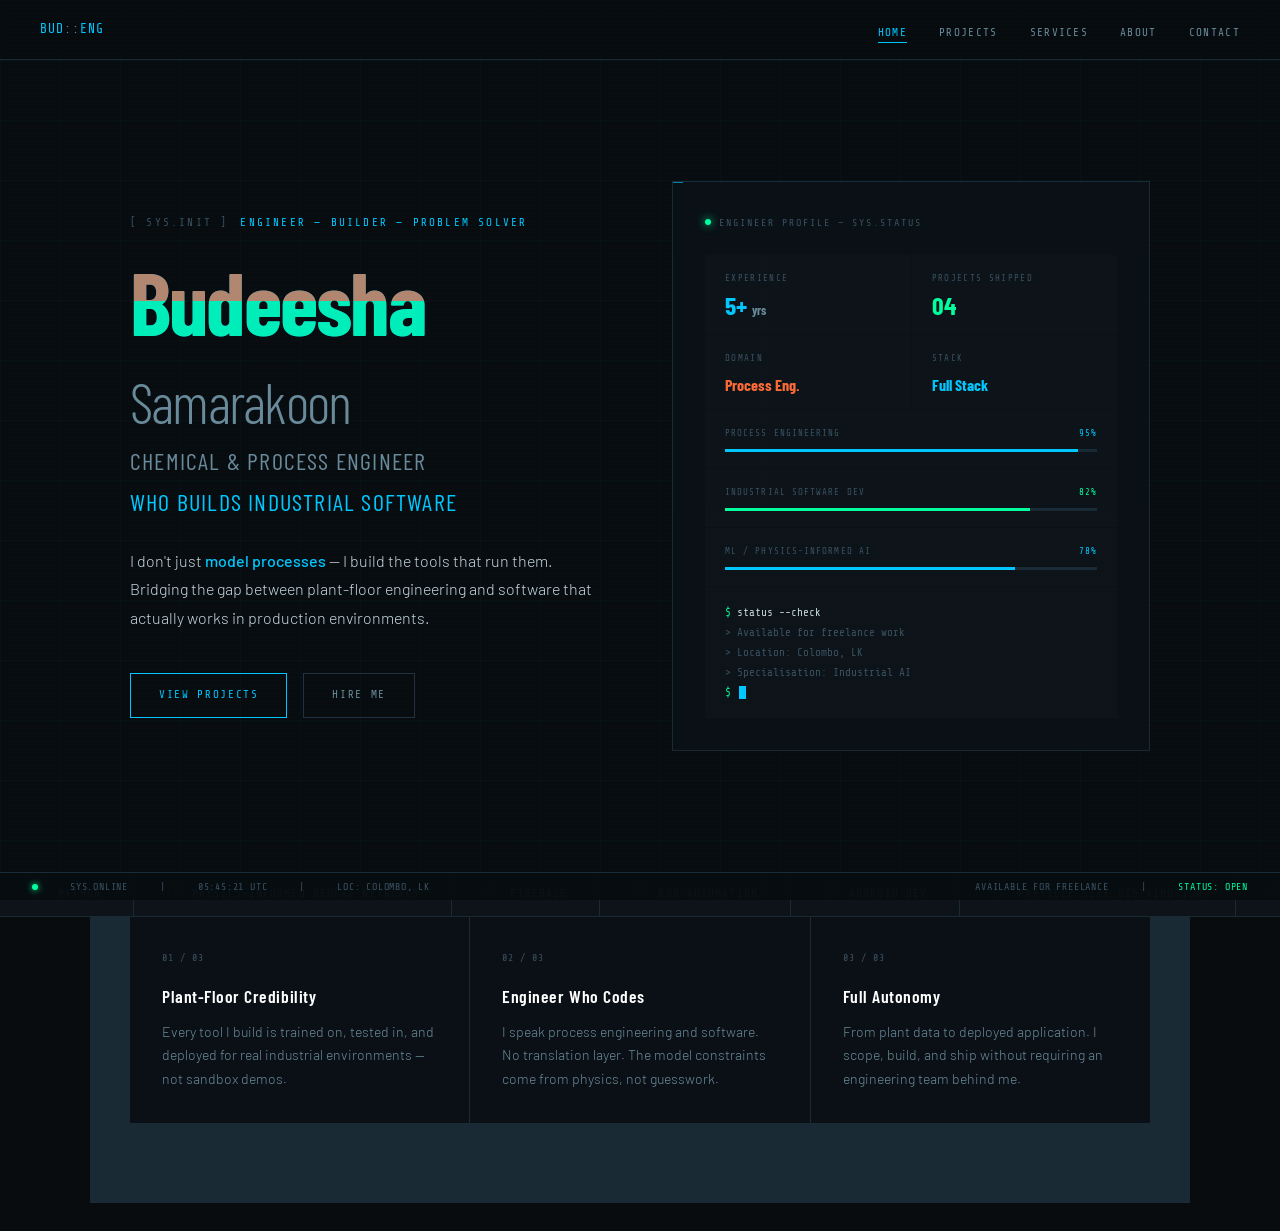
==== index.html @ 0c1633ca "Initial commit - Budeesha Samarakoon portfolio site Co-Authored-By: Claude Sonnet 4.6 <noreply@anthr" ====
<!DOCTYPE html>
<html lang="en">
<head>
  <meta charset="UTF-8">
  <meta name="viewport" content="width=device-width, initial-scale=1.0">
  <title>Budeesha | Chemical & Process Engineer</title>
  <meta name="description" content="Chemical & Process Engineer who builds industrial software. PINN-based mill optimisation, process automation, and industrial web applications.">
  <link rel="stylesheet" href="style.css">
  <style>
    /* ── HERO ── */
    .hero {
      min-height: calc(100vh - 60px - 28px);
      display: grid;
      grid-template-columns: 1fr 1fr;
      align-items: center;
      gap: 4rem;
      max-width: 1100px;
      margin: 0 auto;
      padding: 4rem 2.5rem;
      position: relative;
      z-index: 1;
    }

    .hero-eyebrow {
      font-family: var(--mono);
      font-size: 11px;
      letter-spacing: 0.2em;
      text-transform: uppercase;
      color: var(--accent);
      margin-bottom: 1.5rem;
      display: flex;
      align-items: center;
      gap: 0.75rem;
    }

    .hero-eyebrow::before { content: '[ SYS.INIT ]'; color: var(--text3); }

    .hero-name {
      font-family: var(--cond);
      font-size: clamp(3rem, 7vw, 5.5rem);
      font-weight: 700;
      line-height: 1.0;
      color: #fff;
      letter-spacing: -0.02em;
      margin-bottom: 0.5rem;
    }

    .hero-name .glitch {
      position: relative;
      display: inline-block;
      color: var(--accent);
    }

    .hero-name .glitch::before,
    .hero-name .glitch::after {
      content: attr(data-text);
      position: absolute;
      inset: 0;
      color: var(--accent);
    }

    .hero-name .glitch::before {
      animation: glitch-1 4s infinite;
      clip-path: inset(0 0 50% 0);
      color: var(--warn);
      opacity: 0.7;
    }

    .hero-name .glitch::after {
      animation: glitch-2 4s infinite;
      clip-path: inset(50% 0 0 0);
      color: var(--accent2);
      opacity: 0.7;
    }

    @keyframes glitch-1 {
      0%, 90%, 100% { transform: none; opacity: 0; }
      92% { transform: translateX(-2px); opacity: 0.7; }
      94% { transform: translateX(2px); opacity: 0.7; }
      96% { transform: none; opacity: 0; }
    }

    @keyframes glitch-2 {
      0%, 90%, 100% { transform: none; opacity: 0; }
      93% { transform: translateX(2px); opacity: 0.7; }
      95% { transform: translateX(-2px); opacity: 0.7; }
      97% { transform: none; opacity: 0; }
    }

    .hero-title {
      font-family: var(--cond);
      font-size: clamp(1.1rem, 2.5vw, 1.5rem);
      font-weight: 400;
      color: var(--text2);
      letter-spacing: 0.05em;
      margin-bottom: 1.5rem;
      text-transform: uppercase;
    }

    .hero-desc {
      font-size: 1rem;
      color: var(--text);
      max-width: 480px;
      margin-bottom: 2.5rem;
      line-height: 1.8;
    }

    .hero-desc strong {
      color: var(--accent);
      font-weight: 500;
    }

    .hero-actions {
      display: flex;
      gap: 1rem;
      flex-wrap: wrap;
    }

    /* ── HUD PANEL ── */
    .hero-hud {
      position: relative;
    }

    .hud-panel {
      background: var(--panel);
      border: 1px solid var(--border);
      padding: 2rem;
      position: relative;
      overflow: hidden;
    }

    .hud-panel::before {
      content: '';
      position: absolute;
      top: 0; left: 0; right: 0;
      height: 1px;
      background: linear-gradient(90deg, transparent, var(--accent), transparent);
    }

    .hud-title {
      font-family: var(--mono);
      font-size: 10px;
      letter-spacing: 0.2em;
      text-transform: uppercase;
      color: var(--text3);
      margin-bottom: 1.5rem;
      display: flex;
      align-items: center;
      gap: 0.5rem;
    }

    .hud-title::before {
      content: '';
      width: 6px; height: 6px;
      border-radius: 50%;
      background: var(--accent2);
      box-shadow: 0 0 8px var(--accent2);
      animation: pulse 2s ease-in-out infinite;
    }

    .stat-row {
      display: grid;
      grid-template-columns: 1fr 1fr;
      gap: 1px;
      margin-bottom: 1px;
    }

    .stat {
      background: var(--bg2);
      padding: 1rem 1.25rem;
    }

    .stat-label {
      font-family: var(--mono);
      font-size: 9px;
      letter-spacing: 0.15em;
      text-transform: uppercase;
      color: var(--text3);
      margin-bottom: 0.4rem;
    }

    .stat-value {
      font-family: var(--cond);
      font-size: 1.6rem;
      font-weight: 700;
      color: var(--accent);
      line-height: 1;
    }

    .stat-value.green { color: var(--accent2); }
    .stat-value.warn  { color: var(--warn); }

    .hud-bar {
      background: var(--bg2);
      padding: 1rem 1.25rem;
      margin-bottom: 1px;
    }

    .bar-label {
      font-family: var(--mono);
      font-size: 9px;
      letter-spacing: 0.12em;
      text-transform: uppercase;
      color: var(--text3);
      margin-bottom: 0.5rem;
      display: flex;
      justify-content: space-between;
    }

    .bar-track {
      height: 3px;
      background: var(--border);
      position: relative;
      overflow: hidden;
    }

    .bar-fill {
      height: 100%;
      background: var(--accent);
      animation: fillBar 1.5s ease forwards;
      transform-origin: left;
    }

    .bar-fill.green { background: var(--accent2); }

    @keyframes fillBar {
      from { transform: scaleX(0); }
      to   { transform: scaleX(1); }
    }

    .hud-terminal {
      background: var(--bg2);
      padding: 1rem 1.25rem;
      font-family: var(--mono);
      font-size: 11px;
      color: var(--text2);
      line-height: 1.8;
    }

    .hud-terminal .prompt { color: var(--accent2); }
    .hud-terminal .cmd    { color: var(--text); }
    .hud-terminal .out    { color: var(--text3); }

    .cursor {
      display: inline-block;
      width: 7px; height: 13px;
      background: var(--accent);
      vertical-align: middle;
      animation: blink 1s step-end infinite;
      margin-left: 2px;
    }

    @keyframes blink {
      0%, 100% { opacity: 1; }
      50% { opacity: 0; }
    }

    /* ── STACK STRIP ── */
    .stack-strip {
      border-top: 1px solid var(--border);
      border-bottom: 1px solid var(--border);
      background: var(--bg2);
      overflow: hidden;
      position: relative;
      z-index: 1;
    }

    .stack-scroll {
      display: flex;
      gap: 0;
      width: max-content;
      animation: scrollLeft 25s linear infinite;
    }

    @keyframes scrollLeft {
      from { transform: translateX(0); }
      to   { transform: translateX(-50%); }
    }

    .stack-item {
      display: flex;
      align-items: center;
      gap: 0.75rem;
      padding: 0.75rem 2rem;
      border-right: 1px solid var(--border);
      font-family: var(--mono);
      font-size: 11px;
      letter-spacing: 0.1em;
      color: var(--text2);
      white-space: nowrap;
      text-transform: uppercase;
    }

    .stack-item::before {
      content: '//';
      color: var(--text3);
    }

    /* ── FEATURE STRIP ── */
    .features {
      max-width: 1100px;
      margin: 0 auto;
      padding: 0 2.5rem 5rem;
      display: grid;
      grid-template-columns: repeat(3, 1fr);
      gap: 1px;
      background: var(--border);
      position: relative;
      z-index: 1;
    }

    .feature {
      background: var(--panel);
      padding: 2rem;
      transition: background 0.2s;
    }

    .feature:hover { background: var(--bg3); }

    .feature-num {
      font-family: var(--mono);
      font-size: 10px;
      color: var(--text3);
      letter-spacing: 0.1em;
      margin-bottom: 1rem;
    }

    .feature-title {
      font-family: var(--cond);
      font-size: 1.1rem;
      font-weight: 600;
      color: #fff;
      letter-spacing: 0.03em;
      margin-bottom: 0.5rem;
    }

    .feature-desc {
      font-size: 0.875rem;
      color: var(--text2);
      line-height: 1.7;
    }

    @media (max-width: 900px) {
      .hero { grid-template-columns: 1fr; gap: 3rem; }
      .features { grid-template-columns: 1fr; }
    }
  </style>
</head>
<body>

<nav>
  <a class="nav-logo" href="index.html">BUD<span>::</span>ENG</a>
  <ul class="nav-links">
    <li><a href="index.html" class="active">Home</a></li>
    <li><a href="projects.html">Projects</a></li>
    <li><a href="services.html">Services</a></li>
    <li><a href="about.html">About</a></li>
    <li><a href="contact.html">Contact</a></li>
  </ul>
</nav>

<main>
  <section class="hero">
    <!-- LEFT: Identity -->
    <div>
      <div class="hero-eyebrow">Engineer &mdash; Builder &mdash; Problem Solver</div>
      <h1 class="hero-name">
        <span class="glitch" data-text="Budeesha">Budeesha</span><br>
        <span style="color: var(--text2); font-size: 0.65em; font-weight: 300;">Samarakoon</span>
      </h1>
      <p class="hero-title">Chemical &amp; Process Engineer<br><span style="color: var(--accent);">who builds industrial software</span></p>
      <p class="hero-desc">
        I don't just <strong>model processes</strong> — I build the tools that run them. Bridging the gap between plant-floor engineering and software that actually works in production environments.
      </p>
      <div class="hero-actions">
        <a href="projects.html" class="btn"><span>View Projects</span></a>
        <a href="contact.html" class="btn btn-ghost"><span>Hire Me</span></a>
      </div>
    </div>

    <!-- RIGHT: HUD Panel -->
    <div class="hero-hud">
      <div class="hud-panel corners">
        <div class="hud-title">Engineer Profile &mdash; sys.status</div>

        <div class="stat-row">
          <div class="stat">
            <div class="stat-label">Experience</div>
            <div class="stat-value">5+ <span style="font-size:0.8rem; color: var(--text2);">yrs</span></div>
          </div>
          <div class="stat">
            <div class="stat-label">Projects shipped</div>
            <div class="stat-value green">04</div>
          </div>
        </div>
        <div class="stat-row" style="margin-bottom:1px">
          <div class="stat">
            <div class="stat-label">Domain</div>
            <div class="stat-value warn" style="font-size:1rem; padding-top:4px;">Process Eng.</div>
          </div>
          <div class="stat">
            <div class="stat-label">Stack</div>
            <div class="stat-value" style="font-size:1rem; padding-top:4px;">Full Stack</div>
          </div>
        </div>

        <div class="hud-bar" style="margin-top:1px">
          <div class="bar-label"><span>Process Engineering</span><span style="color:var(--accent)">95%</span></div>
          <div class="bar-track"><div class="bar-fill" style="width:95%"></div></div>
        </div>
        <div class="hud-bar">
          <div class="bar-label"><span>Industrial Software Dev</span><span style="color:var(--accent2)">82%</span></div>
          <div class="bar-track"><div class="bar-fill green" style="width:82%; animation-delay:0.2s"></div></div>
        </div>
        <div class="hud-bar">
          <div class="bar-label"><span>ML / Physics-Informed AI</span><span style="color:var(--accent)">78%</span></div>
          <div class="bar-track"><div class="bar-fill" style="width:78%; animation-delay:0.4s"></div></div>
        </div>

        <div class="hud-terminal">
          <div><span class="prompt">$</span> <span class="cmd">status --check</span></div>
          <div class="out">&gt; Available for freelance work</div>
          <div class="out">&gt; Location: Colombo, LK</div>
          <div class="out">&gt; Specialisation: Industrial AI</div>
          <div><span class="prompt">$</span> <span class="cursor"></span></div>
        </div>
      </div>
    </div>
  </section>

  <!-- TECH STACK SCROLL -->
  <div class="stack-strip">
    <div class="stack-scroll">
      <div class="stack-item">Python</div>
      <div class="stack-item">Physics-Informed Neural Networks</div>
      <div class="stack-item">Firebase</div>
      <div class="stack-item">n8n Automation</div>
      <div class="stack-item">Android Dev</div>
      <div class="stack-item">Particle Size Distribution</div>
      <div class="stack-item">Process Optimisation</div>
      <div class="stack-item">Zebra TC26</div>
      <div class="stack-item">Rosin-Rammler Models</div>
      <div class="stack-item">Activated Carbon</div>
      <div class="stack-item">Kiln Control</div>
      <div class="stack-item">Vibe Coding</div>
      <!-- Duplicate for seamless loop -->
      <div class="stack-item">Python</div>
      <div class="stack-item">Physics-Informed Neural Networks</div>
      <div class="stack-item">Firebase</div>
      <div class="stack-item">n8n Automation</div>
      <div class="stack-item">Android Dev</div>
      <div class="stack-item">Particle Size Distribution</div>
      <div class="stack-item">Process Optimisation</div>
      <div class="stack-item">Zebra TC26</div>
      <div class="stack-item">Rosin-Rammler Models</div>
      <div class="stack-item">Activated Carbon</div>
      <div class="stack-item">Kiln Control</div>
      <div class="stack-item">Vibe Coding</div>
    </div>
  </div>

  <!-- FEATURE STRIP -->
  <div class="features">
    <div class="feature fade-up">
      <div class="feature-num">01 / 03</div>
      <div class="feature-title">Plant-Floor Credibility</div>
      <p class="feature-desc">Every tool I build is trained on, tested in, and deployed for real industrial environments — not sandbox demos.</p>
    </div>
    <div class="feature fade-up">
      <div class="feature-num">02 / 03</div>
      <div class="feature-title">Engineer Who Codes</div>
      <p class="feature-desc">I speak process engineering and software. No translation layer. The model constraints come from physics, not guesswork.</p>
    </div>
    <div class="feature fade-up">
      <div class="feature-num">03 / 03</div>
      <div class="feature-title">Full Autonomy</div>
      <p class="feature-desc">From plant data to deployed application. I scope, build, and ship without requiring an engineering team behind me.</p>
    </div>
  </div>
</main>

<div class="status-bar">
  <div class="status-dot"></div>
  <span>SYS.ONLINE</span>
  <span style="color: var(--text3)">|</span>
  <span id="clock"></span>
  <span style="color: var(--text3)">|</span>
  <span>LOC: COLOMBO, LK</span>
  <div class="spacer"></div>
  <span>AVAILABLE FOR FREELANCE</span>
  <span style="color: var(--text3)">|</span>
  <span style="color: var(--accent2)">STATUS: OPEN</span>
</div>

<script>
  function updateClock() {
    const now = new Date();
    document.getElementById('clock').textContent =
      now.toUTCString().slice(17,25) + ' UTC';
  }
  updateClock();
  setInterval(updateClock, 1000);
</script>
</body>
</html>
---- style.css ----
@import url('https://fonts.googleapis.com/css2?family=Share+Tech+Mono&family=Barlow:wght@300;400;500;600&family=Barlow+Condensed:wght@400;600;700&display=swap');

:root {
  --bg:        #080c0f;
  --bg2:       #0d1318;
  --bg3:       #111820;
  --panel:     #0a1015;
  --border:    #1a2a35;
  --border2:   #223040;
  --accent:    #00c8ff;
  --accent2:   #00ff9d;
  --warn:      #ff6b35;
  --text:      #c8d8e0;
  --text2:     #6a8a9a;
  --text3:     #3a5060;
  --mono:      'Share Tech Mono', monospace;
  --sans:      'Barlow', sans-serif;
  --cond:      'Barlow Condensed', sans-serif;
}

*, *::before, *::after { box-sizing: border-box; margin: 0; padding: 0; }

html { scroll-behavior: smooth; }

body {
  background: var(--bg);
  color: var(--text);
  font-family: var(--sans);
  font-weight: 300;
  font-size: 16px;
  line-height: 1.7;
  min-height: 100vh;
  overflow-x: hidden;
}

/* ── Scanline overlay ── */
body::before {
  content: '';
  position: fixed;
  inset: 0;
  background: repeating-linear-gradient(
    0deg,
    transparent,
    transparent 2px,
    rgba(0,200,255,0.013) 2px,
    rgba(0,200,255,0.013) 4px
  );
  pointer-events: none;
  z-index: 9999;
}

/* ── Grid background ── */
body::after {
  content: '';
  position: fixed;
  inset: 0;
  background-image:
    linear-gradient(rgba(0,200,255,0.03) 1px, transparent 1px),
    linear-gradient(90deg, rgba(0,200,255,0.03) 1px, transparent 1px);
  background-size: 60px 60px;
  pointer-events: none;
  z-index: 0;
}

/* ── NAV ── */
nav {
  position: fixed;
  top: 0; left: 0; right: 0;
  z-index: 1000;
  display: flex;
  align-items: center;
  justify-content: space-between;
  padding: 0 2.5rem;
  height: 60px;
  background: rgba(8,12,15,0.92);
  backdrop-filter: blur(12px);
  border-bottom: 1px solid var(--border);
}

.nav-logo {
  font-family: var(--mono);
  font-size: 13px;
  color: var(--accent);
  letter-spacing: 0.08em;
  text-decoration: none;
}

.nav-logo span { color: var(--text2); }

.nav-links {
  display: flex;
  gap: 2rem;
  list-style: none;
}

.nav-links a {
  font-family: var(--mono);
  font-size: 11px;
  letter-spacing: 0.12em;
  text-transform: uppercase;
  color: var(--text2);
  text-decoration: none;
  transition: color 0.2s;
  position: relative;
}

.nav-links a::after {
  content: '';
  position: absolute;
  bottom: -4px; left: 0; right: 0;
  height: 1px;
  background: var(--accent);
  transform: scaleX(0);
  transition: transform 0.2s;
}

.nav-links a:hover { color: var(--accent); }
.nav-links a:hover::after { transform: scaleX(1); }
.nav-links a.active { color: var(--accent); }
.nav-links a.active::after { transform: scaleX(1); }

/* ── STATUS BAR ── */
.status-bar {
  position: fixed;
  bottom: 0; left: 0; right: 0;
  z-index: 1000;
  height: 28px;
  background: rgba(8,12,15,0.95);
  border-top: 1px solid var(--border);
  display: flex;
  align-items: center;
  padding: 0 2rem;
  gap: 2rem;
  font-family: var(--mono);
  font-size: 10px;
  color: var(--text3);
  letter-spacing: 0.08em;
}

.status-bar .status-dot {
  width: 6px; height: 6px;
  border-radius: 50%;
  background: var(--accent2);
  box-shadow: 0 0 6px var(--accent2);
  animation: pulse 2s ease-in-out infinite;
  flex-shrink: 0;
}

@keyframes pulse {
  0%, 100% { opacity: 1; }
  50% { opacity: 0.4; }
}

.status-bar .spacer { flex: 1; }

/* ── MAIN CONTENT WRAPPER ── */
main {
  position: relative;
  z-index: 1;
  padding-top: 60px;
  padding-bottom: 28px;
}

/* ── SECTION WRAPPER ── */
.section {
  max-width: 1100px;
  margin: 0 auto;
  padding: 5rem 2.5rem;
}

/* ── SECTION HEADER ── */
.section-label {
  font-family: var(--mono);
  font-size: 10px;
  letter-spacing: 0.2em;
  text-transform: uppercase;
  color: var(--accent);
  margin-bottom: 0.5rem;
  display: flex;
  align-items: center;
  gap: 0.75rem;
}

.section-label::before {
  content: '//';
  color: var(--text3);
}

.section-title {
  font-family: var(--cond);
  font-size: clamp(2rem, 5vw, 3.5rem);
  font-weight: 700;
  line-height: 1.1;
  color: #fff;
  letter-spacing: -0.01em;
}

.section-title em {
  font-style: normal;
  color: var(--accent);
}

/* ── PANEL / CARD ── */
.panel {
  background: var(--panel);
  border: 1px solid var(--border);
  border-radius: 2px;
  position: relative;
  overflow: hidden;
}

.panel::before {
  content: '';
  position: absolute;
  top: 0; left: 0; right: 0;
  height: 1px;
  background: linear-gradient(90deg, transparent, var(--accent), transparent);
  opacity: 0.4;
}

/* ── CORNER MARKS ── */
.corners {
  position: relative;
}

.corners::before,
.corners::after {
  content: '';
  position: absolute;
  width: 10px; height: 10px;
  border-color: var(--accent);
  border-style: solid;
  opacity: 0.6;
}

.corners::before {
  top: -1px; left: -1px;
  border-width: 1px 0 0 1px;
}

.corners::after {
  bottom: -1px; right: -1px;
  border-width: 0 1px 1px 0;
}

/* ── TAG / BADGE ── */
.tag {
  display: inline-block;
  font-family: var(--mono);
  font-size: 10px;
  letter-spacing: 0.1em;
  padding: 3px 8px;
  border: 1px solid var(--border2);
  color: var(--text2);
  text-transform: uppercase;
}

.tag.accent { border-color: var(--accent); color: var(--accent); }
.tag.green  { border-color: var(--accent2); color: var(--accent2); }
.tag.warn   { border-color: var(--warn); color: var(--warn); }

/* ── BUTTON ── */
.btn {
  display: inline-flex;
  align-items: center;
  gap: 0.5rem;
  font-family: var(--mono);
  font-size: 11px;
  letter-spacing: 0.15em;
  text-transform: uppercase;
  text-decoration: none;
  padding: 12px 28px;
  border: 1px solid var(--accent);
  color: var(--accent);
  background: transparent;
  cursor: pointer;
  transition: all 0.2s;
  position: relative;
  overflow: hidden;
}

.btn::before {
  content: '';
  position: absolute;
  inset: 0;
  background: var(--accent);
  transform: translateX(-100%);
  transition: transform 0.25s ease;
  z-index: 0;
}

.btn:hover::before { transform: translateX(0); }
.btn:hover { color: var(--bg); }
.btn span { position: relative; z-index: 1; }

.btn-ghost {
  border-color: var(--border2);
  color: var(--text2);
}

.btn-ghost::before { background: var(--border2); }
.btn-ghost:hover { color: var(--text); }

/* ── DIVIDER ── */
.hline {
  border: none;
  border-top: 1px solid var(--border);
  margin: 3rem 0;
}

/* ── MONO TEXT ── */
.mono { font-family: var(--mono); }
.muted { color: var(--text2); }
.accent-text { color: var(--accent); }
.green-text  { color: var(--accent2); }

/* ── ANIMATIONS ── */
@keyframes fadeUp {
  from { opacity: 0; transform: translateY(20px); }
  to   { opacity: 1; transform: translateY(0); }
}

@keyframes glitch {
  0%, 100% { clip-path: none; transform: none; }
  20% { clip-path: inset(10% 0 80% 0); transform: translateX(-2px); }
  40% { clip-path: inset(60% 0 20% 0); transform: translateX(2px); }
  60% { clip-path: none; transform: none; }
}

.fade-up {
  opacity: 0;
  animation: fadeUp 0.6s ease forwards;
}

.fade-up:nth-child(1) { animation-delay: 0.1s; }
.fade-up:nth-child(2) { animation-delay: 0.2s; }
.fade-up:nth-child(3) { animation-delay: 0.3s; }
.fade-up:nth-child(4) { animation-delay: 0.4s; }
.fade-up:nth-child(5) { animation-delay: 0.5s; }

/* ── RESPONSIVE ── */
@media (max-width: 768px) {
  nav { padding: 0 1.5rem; }
  .nav-links { display: none; }
  .section { padding: 3rem 1.5rem; }
}
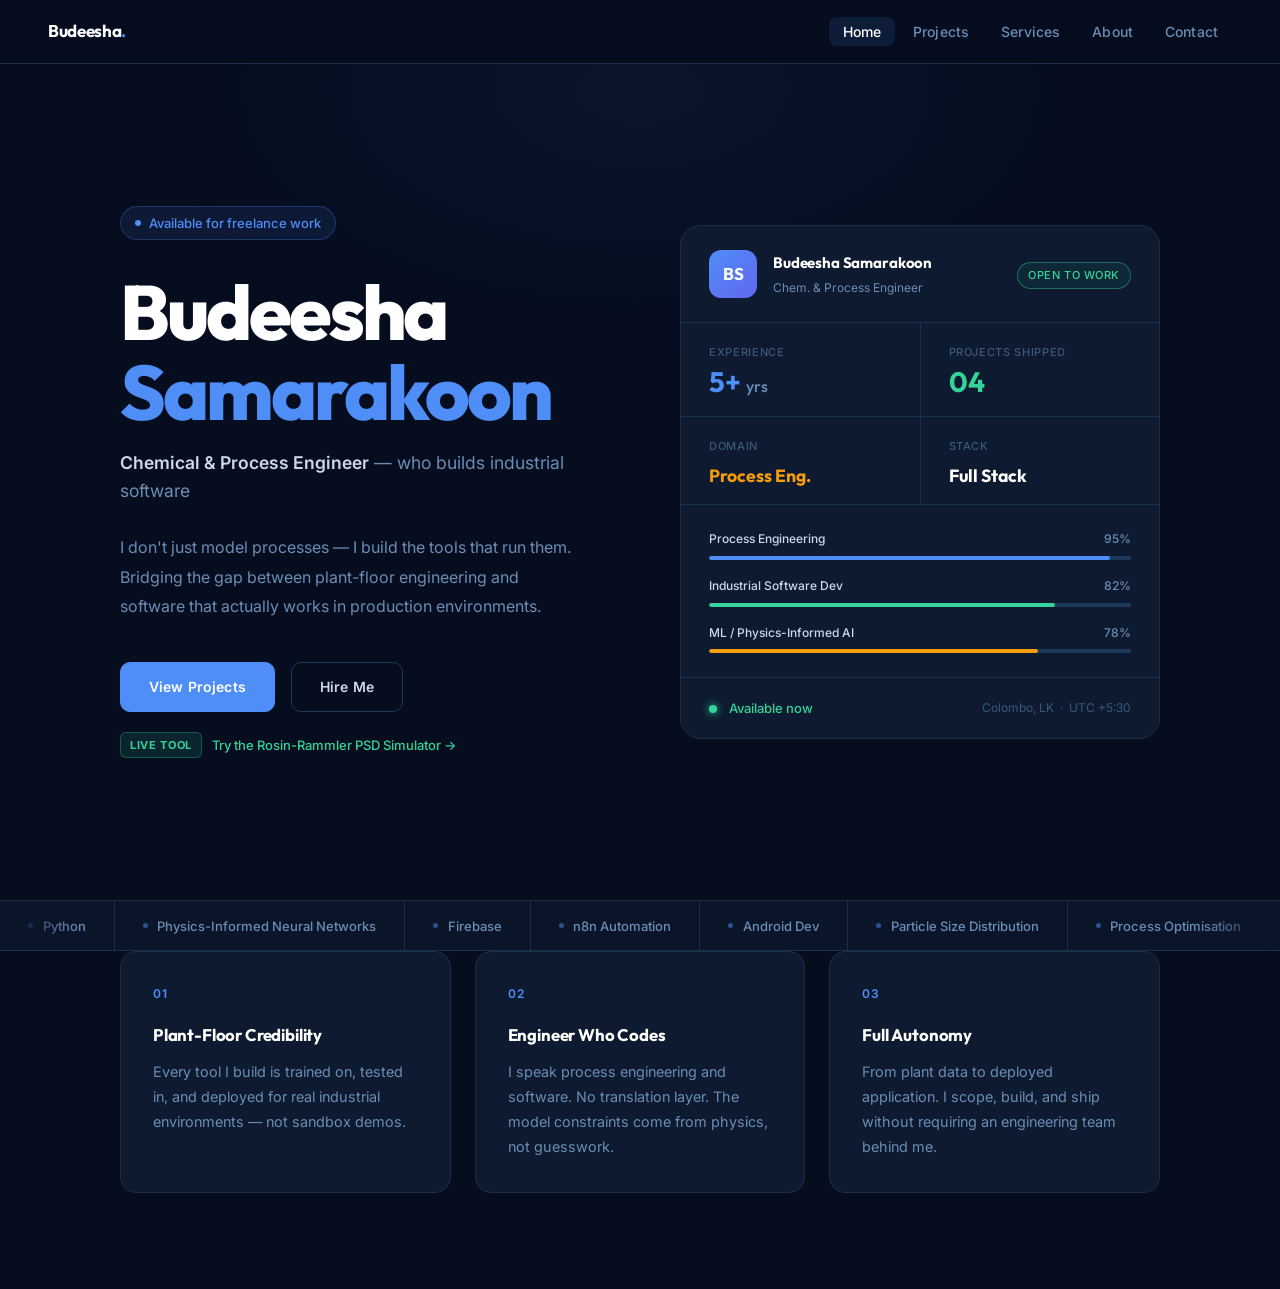
==== commit c09afb54: "Add blog, PSD simulator tool, and professional redesign - Redesign site with clean professional look" ====
--- a/index.html
+++ b/index.html
@@ -3,111 +3,79 @@
 <head>
   <meta charset="UTF-8">
   <meta name="viewport" content="width=device-width, initial-scale=1.0">
-  <title>Budeesha | Chemical & Process Engineer</title>
+  <title>Budeesha Samarakoon | Chemical & Process Engineer</title>
   <meta name="description" content="Chemical & Process Engineer who builds industrial software. PINN-based mill optimisation, process automation, and industrial web applications.">
   <link rel="stylesheet" href="style.css">
   <style>
     /* ── HERO ── */
     .hero {
-      min-height: calc(100vh - 60px - 28px);
+      min-height: calc(100vh - 64px);
       display: grid;
       grid-template-columns: 1fr 1fr;
       align-items: center;
-      gap: 4rem;
-      max-width: 1100px;
+      gap: 5rem;
+      max-width: 1120px;
       margin: 0 auto;
-      padding: 4rem 2.5rem;
+      padding: 5rem 2.5rem;
       position: relative;
       z-index: 1;
     }
 
     .hero-eyebrow {
-      font-family: var(--mono);
-      font-size: 11px;
-      letter-spacing: 0.2em;
-      text-transform: uppercase;
+      display: inline-flex;
+      align-items: center;
+      gap: 0.5rem;
+      font-size: 13px;
+      font-weight: 500;
       color: var(--accent);
-      margin-bottom: 1.5rem;
-      display: flex;
-      align-items: center;
-      gap: 0.75rem;
-    }
-
-    .hero-eyebrow::before { content: '[ SYS.INIT ]'; color: var(--text3); }
+      background: rgba(79,142,247,0.1);
+      border: 1px solid rgba(79,142,247,0.25);
+      border-radius: 20px;
+      padding: 5px 14px;
+      margin-bottom: 2rem;
+    }
+
+    .hero-eyebrow::before {
+      content: '';
+      width: 6px; height: 6px;
+      border-radius: 50%;
+      background: var(--accent);
+      animation: pulse 2s ease-in-out infinite;
+    }
 
     .hero-name {
-      font-family: var(--cond);
-      font-size: clamp(3rem, 7vw, 5.5rem);
-      font-weight: 700;
-      line-height: 1.0;
+      font-family: var(--heading);
+      font-size: clamp(3rem, 6vw, 5rem);
+      font-weight: 800;
+      line-height: 1.05;
       color: #fff;
-      letter-spacing: -0.02em;
-      margin-bottom: 0.5rem;
-    }
-
-    .hero-name .glitch {
-      position: relative;
-      display: inline-block;
+      letter-spacing: -0.04em;
+      margin-bottom: 1rem;
+    }
+
+    .hero-name .last {
       color: var(--accent);
     }
 
-    .hero-name .glitch::before,
-    .hero-name .glitch::after {
-      content: attr(data-text);
-      position: absolute;
-      inset: 0;
-      color: var(--accent);
-    }
-
-    .hero-name .glitch::before {
-      animation: glitch-1 4s infinite;
-      clip-path: inset(0 0 50% 0);
-      color: var(--warn);
-      opacity: 0.7;
-    }
-
-    .hero-name .glitch::after {
-      animation: glitch-2 4s infinite;
-      clip-path: inset(50% 0 0 0);
-      color: var(--accent2);
-      opacity: 0.7;
-    }
-
-    @keyframes glitch-1 {
-      0%, 90%, 100% { transform: none; opacity: 0; }
-      92% { transform: translateX(-2px); opacity: 0.7; }
-      94% { transform: translateX(2px); opacity: 0.7; }
-      96% { transform: none; opacity: 0; }
-    }
-
-    @keyframes glitch-2 {
-      0%, 90%, 100% { transform: none; opacity: 0; }
-      93% { transform: translateX(2px); opacity: 0.7; }
-      95% { transform: translateX(-2px); opacity: 0.7; }
-      97% { transform: none; opacity: 0; }
-    }
-
     .hero-title {
-      font-family: var(--cond);
-      font-size: clamp(1.1rem, 2.5vw, 1.5rem);
+      font-size: 1.1rem;
       font-weight: 400;
       color: var(--text2);
-      letter-spacing: 0.05em;
-      margin-bottom: 1.5rem;
-      text-transform: uppercase;
+      margin-bottom: 1.75rem;
+      line-height: 1.6;
+    }
+
+    .hero-title strong {
+      color: var(--text);
+      font-weight: 600;
     }
 
     .hero-desc {
       font-size: 1rem;
-      color: var(--text);
-      max-width: 480px;
+      color: var(--text2);
+      max-width: 460px;
       margin-bottom: 2.5rem;
-      line-height: 1.8;
-    }
-
-    .hero-desc strong {
-      color: var(--accent);
-      font-weight: 500;
+      line-height: 1.85;
     }
 
     .hero-actions {
@@ -116,143 +84,164 @@
       flex-wrap: wrap;
     }
 
-    /* ── HUD PANEL ── */
-    .hero-hud {
-      position: relative;
-    }
-
-    .hud-panel {
+    /* ── PROFILE CARD ── */
+    .profile-card {
       background: var(--panel);
       border: 1px solid var(--border);
-      padding: 2rem;
-      position: relative;
+      border-radius: 20px;
       overflow: hidden;
     }
 
-    .hud-panel::before {
-      content: '';
-      position: absolute;
-      top: 0; left: 0; right: 0;
-      height: 1px;
-      background: linear-gradient(90deg, transparent, var(--accent), transparent);
-    }
-
-    .hud-title {
-      font-family: var(--mono);
-      font-size: 10px;
-      letter-spacing: 0.2em;
+    .card-header {
+      padding: 1.5rem 1.75rem;
+      border-bottom: 1px solid var(--border);
+      display: flex;
+      align-items: center;
+      gap: 1rem;
+    }
+
+    .card-avatar {
+      width: 48px; height: 48px;
+      border-radius: 12px;
+      background: linear-gradient(135deg, var(--accent), #6366f1);
+      display: flex;
+      align-items: center;
+      justify-content: center;
+      font-family: var(--heading);
+      font-size: 17px;
+      font-weight: 700;
+      color: #fff;
+      flex-shrink: 0;
+    }
+
+    .card-identity h3 {
+      font-family: var(--heading);
+      font-size: 15px;
+      font-weight: 700;
+      color: #fff;
+      letter-spacing: -0.01em;
+    }
+
+    .card-identity p {
+      font-size: 12px;
+      color: var(--text2);
+      margin-top: 2px;
+    }
+
+    .card-status {
+      margin-left: auto;
+    }
+
+    /* ── STAT GRID ── */
+    .stat-grid {
+      display: grid;
+      grid-template-columns: 1fr 1fr;
+      gap: 1px;
+      background: var(--border);
+    }
+
+    .stat {
+      background: var(--panel);
+      padding: 1.25rem 1.75rem;
+    }
+
+    .stat-label {
+      font-size: 11px;
+      font-weight: 500;
+      letter-spacing: 0.06em;
       text-transform: uppercase;
       color: var(--text3);
-      margin-bottom: 1.5rem;
+      margin-bottom: 0.4rem;
+    }
+
+    .stat-value {
+      font-family: var(--heading);
+      font-size: 1.75rem;
+      font-weight: 700;
+      color: #fff;
+      line-height: 1;
+    }
+
+    .stat-value.blue  { color: var(--accent); }
+    .stat-value.green { color: var(--accent2); }
+    .stat-value.amber { color: var(--warn); }
+
+    /* ── SKILL BARS ── */
+    .skills {
+      padding: 1.5rem 1.75rem;
+      border-top: 1px solid var(--border);
+      display: flex;
+      flex-direction: column;
+      gap: 1rem;
+    }
+
+    .skill {
+      display: flex;
+      flex-direction: column;
+      gap: 0.4rem;
+    }
+
+    .skill-meta {
+      display: flex;
+      justify-content: space-between;
+      font-size: 12px;
+      font-weight: 500;
+    }
+
+    .skill-name { color: var(--text); }
+    .skill-pct  { color: var(--text2); }
+
+    .bar-track {
+      height: 4px;
+      background: var(--border2);
+      border-radius: 4px;
+      overflow: hidden;
+    }
+
+    .bar-fill {
+      height: 100%;
+      border-radius: 4px;
+      background: var(--accent);
+      animation: fillBar 1.2s ease forwards;
+      transform-origin: left;
+    }
+
+    .bar-fill.green { background: var(--accent2); }
+    .bar-fill.amber { background: var(--warn); }
+
+    @keyframes fillBar {
+      from { transform: scaleX(0); }
+      to   { transform: scaleX(1); }
+    }
+
+    /* ── AVAILABILITY FOOTER ── */
+    .card-footer {
+      padding: 1rem 1.75rem;
+      border-top: 1px solid var(--border);
       display: flex;
       align-items: center;
-      gap: 0.5rem;
-    }
-
-    .hud-title::before {
-      content: '';
-      width: 6px; height: 6px;
+      justify-content: space-between;
+    }
+
+    .avail-dot {
+      width: 8px; height: 8px;
       border-radius: 50%;
       background: var(--accent2);
       box-shadow: 0 0 8px var(--accent2);
       animation: pulse 2s ease-in-out infinite;
-    }
-
-    .stat-row {
-      display: grid;
-      grid-template-columns: 1fr 1fr;
-      gap: 1px;
-      margin-bottom: 1px;
-    }
-
-    .stat {
-      background: var(--bg2);
-      padding: 1rem 1.25rem;
-    }
-
-    .stat-label {
-      font-family: var(--mono);
-      font-size: 9px;
-      letter-spacing: 0.15em;
-      text-transform: uppercase;
+      display: inline-block;
+      margin-right: 0.5rem;
+    }
+
+    .avail-text {
+      font-size: 13px;
+      font-weight: 500;
+      color: var(--accent2);
+    }
+
+    .avail-loc {
+      font-size: 12px;
       color: var(--text3);
-      margin-bottom: 0.4rem;
-    }
-
-    .stat-value {
-      font-family: var(--cond);
-      font-size: 1.6rem;
-      font-weight: 700;
-      color: var(--accent);
-      line-height: 1;
-    }
-
-    .stat-value.green { color: var(--accent2); }
-    .stat-value.warn  { color: var(--warn); }
-
-    .hud-bar {
-      background: var(--bg2);
-      padding: 1rem 1.25rem;
-      margin-bottom: 1px;
-    }
-
-    .bar-label {
-      font-family: var(--mono);
-      font-size: 9px;
-      letter-spacing: 0.12em;
-      text-transform: uppercase;
-      color: var(--text3);
-      margin-bottom: 0.5rem;
-      display: flex;
-      justify-content: space-between;
-    }
-
-    .bar-track {
-      height: 3px;
-      background: var(--border);
-      position: relative;
-      overflow: hidden;
-    }
-
-    .bar-fill {
-      height: 100%;
-      background: var(--accent);
-      animation: fillBar 1.5s ease forwards;
-      transform-origin: left;
-    }
-
-    .bar-fill.green { background: var(--accent2); }
-
-    @keyframes fillBar {
-      from { transform: scaleX(0); }
-      to   { transform: scaleX(1); }
-    }
-
-    .hud-terminal {
-      background: var(--bg2);
-      padding: 1rem 1.25rem;
-      font-family: var(--mono);
-      font-size: 11px;
-      color: var(--text2);
-      line-height: 1.8;
-    }
-
-    .hud-terminal .prompt { color: var(--accent2); }
-    .hud-terminal .cmd    { color: var(--text); }
-    .hud-terminal .out    { color: var(--text3); }
-
-    .cursor {
-      display: inline-block;
-      width: 7px; height: 13px;
-      background: var(--accent);
-      vertical-align: middle;
-      animation: blink 1s step-end infinite;
-      margin-left: 2px;
-    }
-
-    @keyframes blink {
-      0%, 100% { opacity: 1; }
-      50% { opacity: 0; }
     }
 
     /* ── STACK STRIP ── */
@@ -265,11 +254,30 @@
       z-index: 1;
     }
 
+    .stack-strip::before,
+    .stack-strip::after {
+      content: '';
+      position: absolute;
+      top: 0; bottom: 0;
+      width: 80px;
+      z-index: 2;
+      pointer-events: none;
+    }
+
+    .stack-strip::before {
+      left: 0;
+      background: linear-gradient(90deg, var(--bg2), transparent);
+    }
+
+    .stack-strip::after {
+      right: 0;
+      background: linear-gradient(-90deg, var(--bg2), transparent);
+    }
+
     .stack-scroll {
       display: flex;
-      gap: 0;
       width: max-content;
-      animation: scrollLeft 25s linear infinite;
+      animation: scrollLeft 30s linear infinite;
     }
 
     @keyframes scrollLeft {
@@ -280,68 +288,74 @@
     .stack-item {
       display: flex;
       align-items: center;
-      gap: 0.75rem;
-      padding: 0.75rem 2rem;
+      gap: 0.6rem;
+      padding: 0.85rem 1.75rem;
       border-right: 1px solid var(--border);
-      font-family: var(--mono);
-      font-size: 11px;
-      letter-spacing: 0.1em;
+      font-size: 13px;
+      font-weight: 500;
       color: var(--text2);
       white-space: nowrap;
-      text-transform: uppercase;
     }
 
     .stack-item::before {
-      content: '//';
-      color: var(--text3);
-    }
-
-    /* ── FEATURE STRIP ── */
+      content: '';
+      width: 5px; height: 5px;
+      border-radius: 50%;
+      background: var(--accent);
+      opacity: 0.5;
+    }
+
+    /* ── FEATURE CARDS ── */
     .features {
-      max-width: 1100px;
+      max-width: 1120px;
       margin: 0 auto;
-      padding: 0 2.5rem 5rem;
+      padding: 0 2.5rem 6rem;
       display: grid;
       grid-template-columns: repeat(3, 1fr);
-      gap: 1px;
-      background: var(--border);
+      gap: 1.5rem;
       position: relative;
       z-index: 1;
     }
 
     .feature {
       background: var(--panel);
+      border: 1px solid var(--border);
+      border-radius: 16px;
       padding: 2rem;
-      transition: background 0.2s;
-    }
-
-    .feature:hover { background: var(--bg3); }
+      transition: border-color 0.2s, transform 0.2s;
+    }
+
+    .feature:hover {
+      border-color: var(--border2);
+      transform: translateY(-3px);
+    }
 
     .feature-num {
-      font-family: var(--mono);
-      font-size: 10px;
-      color: var(--text3);
-      letter-spacing: 0.1em;
+      font-size: 12px;
+      font-weight: 600;
+      letter-spacing: 0.08em;
+      color: var(--accent);
       margin-bottom: 1rem;
+      text-transform: uppercase;
     }
 
     .feature-title {
-      font-family: var(--cond);
-      font-size: 1.1rem;
-      font-weight: 600;
+      font-family: var(--heading);
+      font-size: 1.05rem;
+      font-weight: 700;
       color: #fff;
-      letter-spacing: 0.03em;
-      margin-bottom: 0.5rem;
+      letter-spacing: -0.01em;
+      margin-bottom: 0.6rem;
     }
 
     .feature-desc {
-      font-size: 0.875rem;
+      font-size: 0.9rem;
       color: var(--text2);
-      line-height: 1.7;
-    }
-
-    @media (max-width: 900px) {
-      .hero { grid-template-columns: 1fr; gap: 3rem; }
+      line-height: 1.75;
+    }
+
+    @media (max-width: 960px) {
+      .hero { grid-template-columns: 1fr; gap: 3rem; min-height: auto; padding-top: 3rem; }
       .features { grid-template-columns: 1fr; }
     }
   </style>
@@ -349,7 +363,7 @@
 <body>
 
 <nav>
-  <a class="nav-logo" href="index.html">BUD<span>::</span>ENG</a>
+  <a class="nav-logo" href="index.html">Budeesha<span>.</span></a>
   <ul class="nav-links">
     <li><a href="index.html" class="active">Home</a></li>
     <li><a href="projects.html">Projects</a></li>
@@ -363,66 +377,90 @@
   <section class="hero">
     <!-- LEFT: Identity -->
     <div>
-      <div class="hero-eyebrow">Engineer &mdash; Builder &mdash; Problem Solver</div>
+      <div class="hero-eyebrow">Available for freelance work</div>
       <h1 class="hero-name">
-        <span class="glitch" data-text="Budeesha">Budeesha</span><br>
-        <span style="color: var(--text2); font-size: 0.65em; font-weight: 300;">Samarakoon</span>
+        Budeesha<br>
+        <span class="last">Samarakoon</span>
       </h1>
-      <p class="hero-title">Chemical &amp; Process Engineer<br><span style="color: var(--accent);">who builds industrial software</span></p>
+      <p class="hero-title">
+        <strong>Chemical &amp; Process Engineer</strong> — who builds industrial software
+      </p>
       <p class="hero-desc">
-        I don't just <strong>model processes</strong> — I build the tools that run them. Bridging the gap between plant-floor engineering and software that actually works in production environments.
+        I don't just model processes — I build the tools that run them. Bridging the gap between plant-floor engineering and software that actually works in production environments.
       </p>
       <div class="hero-actions">
-        <a href="projects.html" class="btn"><span>View Projects</span></a>
-        <a href="contact.html" class="btn btn-ghost"><span>Hire Me</span></a>
+        <a href="projects.html" class="btn">View Projects</a>
+        <a href="contact.html" class="btn btn-ghost">Hire Me</a>
       </div>
+      <a href="tools/psd-simulator.html" style="display:inline-flex; align-items:center; gap:0.6rem; margin-top:1.25rem; font-size:13px; font-weight:500; color:var(--accent2); text-decoration:none; transition:opacity 0.2s;" onmouseover="this.style.opacity='0.75'" onmouseout="this.style.opacity='1'">
+        <span style="background:rgba(52,211,153,0.12); border:1px solid rgba(52,211,153,0.3); border-radius:6px; padding:3px 9px; font-size:11px; font-weight:700; letter-spacing:0.06em;">LIVE TOOL</span>
+        Try the Rosin-Rammler PSD Simulator →
+      </a>
     </div>
 
-    <!-- RIGHT: HUD Panel -->
-    <div class="hero-hud">
-      <div class="hud-panel corners">
-        <div class="hud-title">Engineer Profile &mdash; sys.status</div>
-
-        <div class="stat-row">
+    <!-- RIGHT: Profile Card -->
+    <div>
+      <div class="profile-card">
+        <div class="card-header">
+          <div class="card-avatar">BS</div>
+          <div class="card-identity">
+            <h3>Budeesha Samarakoon</h3>
+            <p>Chem. &amp; Process Engineer</p>
+          </div>
+          <div class="card-status">
+            <span class="tag green">Open to Work</span>
+          </div>
+        </div>
+
+        <div class="stat-grid">
           <div class="stat">
             <div class="stat-label">Experience</div>
-            <div class="stat-value">5+ <span style="font-size:0.8rem; color: var(--text2);">yrs</span></div>
+            <div class="stat-value blue">5+ <span style="font-size:1rem; font-weight:500; color:var(--text2)">yrs</span></div>
           </div>
           <div class="stat">
-            <div class="stat-label">Projects shipped</div>
+            <div class="stat-label">Projects Shipped</div>
             <div class="stat-value green">04</div>
           </div>
-        </div>
-        <div class="stat-row" style="margin-bottom:1px">
           <div class="stat">
             <div class="stat-label">Domain</div>
-            <div class="stat-value warn" style="font-size:1rem; padding-top:4px;">Process Eng.</div>
+            <div class="stat-value amber" style="font-size:1.1rem; padding-top:4px">Process Eng.</div>
           </div>
           <div class="stat">
             <div class="stat-label">Stack</div>
-            <div class="stat-value" style="font-size:1rem; padding-top:4px;">Full Stack</div>
+            <div class="stat-value" style="font-size:1.1rem; padding-top:4px">Full Stack</div>
           </div>
         </div>
 
-        <div class="hud-bar" style="margin-top:1px">
-          <div class="bar-label"><span>Process Engineering</span><span style="color:var(--accent)">95%</span></div>
-          <div class="bar-track"><div class="bar-fill" style="width:95%"></div></div>
+        <div class="skills">
+          <div class="skill">
+            <div class="skill-meta">
+              <span class="skill-name">Process Engineering</span>
+              <span class="skill-pct">95%</span>
+            </div>
+            <div class="bar-track"><div class="bar-fill" style="width:95%"></div></div>
+          </div>
+          <div class="skill">
+            <div class="skill-meta">
+              <span class="skill-name">Industrial Software Dev</span>
+              <span class="skill-pct">82%</span>
+            </div>
+            <div class="bar-track"><div class="bar-fill green" style="width:82%; animation-delay:0.2s"></div></div>
+          </div>
+          <div class="skill">
+            <div class="skill-meta">
+              <span class="skill-name">ML / Physics-Informed AI</span>
+              <span class="skill-pct">78%</span>
+            </div>
+            <div class="bar-track"><div class="bar-fill amber" style="width:78%; animation-delay:0.4s"></div></div>
+          </div>
         </div>
-        <div class="hud-bar">
-          <div class="bar-label"><span>Industrial Software Dev</span><span style="color:var(--accent2)">82%</span></div>
-          <div class="bar-track"><div class="bar-fill green" style="width:82%; animation-delay:0.2s"></div></div>
-        </div>
-        <div class="hud-bar">
-          <div class="bar-label"><span>ML / Physics-Informed AI</span><span style="color:var(--accent)">78%</span></div>
-          <div class="bar-track"><div class="bar-fill" style="width:78%; animation-delay:0.4s"></div></div>
-        </div>
-
-        <div class="hud-terminal">
-          <div><span class="prompt">$</span> <span class="cmd">status --check</span></div>
-          <div class="out">&gt; Available for freelance work</div>
-          <div class="out">&gt; Location: Colombo, LK</div>
-          <div class="out">&gt; Specialisation: Industrial AI</div>
-          <div><span class="prompt">$</span> <span class="cursor"></span></div>
+
+        <div class="card-footer">
+          <div>
+            <span class="avail-dot"></span>
+            <span class="avail-text">Available now</span>
+          </div>
+          <span class="avail-loc">Colombo, LK &nbsp;·&nbsp; UTC +5:30</span>
         </div>
       </div>
     </div>
@@ -442,7 +480,7 @@
       <div class="stack-item">Rosin-Rammler Models</div>
       <div class="stack-item">Activated Carbon</div>
       <div class="stack-item">Kiln Control</div>
-      <div class="stack-item">Vibe Coding</div>
+      <div class="stack-item">Supabase</div>
       <!-- Duplicate for seamless loop -->
       <div class="stack-item">Python</div>
       <div class="stack-item">Physics-Informed Neural Networks</div>
@@ -455,51 +493,29 @@
       <div class="stack-item">Rosin-Rammler Models</div>
       <div class="stack-item">Activated Carbon</div>
       <div class="stack-item">Kiln Control</div>
-      <div class="stack-item">Vibe Coding</div>
+      <div class="stack-item">Supabase</div>
     </div>
   </div>
 
-  <!-- FEATURE STRIP -->
+  <!-- FEATURE CARDS -->
   <div class="features">
     <div class="feature fade-up">
-      <div class="feature-num">01 / 03</div>
+      <div class="feature-num">01</div>
       <div class="feature-title">Plant-Floor Credibility</div>
       <p class="feature-desc">Every tool I build is trained on, tested in, and deployed for real industrial environments — not sandbox demos.</p>
     </div>
     <div class="feature fade-up">
-      <div class="feature-num">02 / 03</div>
+      <div class="feature-num">02</div>
       <div class="feature-title">Engineer Who Codes</div>
       <p class="feature-desc">I speak process engineering and software. No translation layer. The model constraints come from physics, not guesswork.</p>
     </div>
     <div class="feature fade-up">
-      <div class="feature-num">03 / 03</div>
+      <div class="feature-num">03</div>
       <div class="feature-title">Full Autonomy</div>
       <p class="feature-desc">From plant data to deployed application. I scope, build, and ship without requiring an engineering team behind me.</p>
     </div>
   </div>
 </main>
 
-<div class="status-bar">
-  <div class="status-dot"></div>
-  <span>SYS.ONLINE</span>
-  <span style="color: var(--text3)">|</span>
-  <span id="clock"></span>
-  <span style="color: var(--text3)">|</span>
-  <span>LOC: COLOMBO, LK</span>
-  <div class="spacer"></div>
-  <span>AVAILABLE FOR FREELANCE</span>
-  <span style="color: var(--text3)">|</span>
-  <span style="color: var(--accent2)">STATUS: OPEN</span>
-</div>
-
-<script>
-  function updateClock() {
-    const now = new Date();
-    document.getElementById('clock').textContent =
-      now.toUTCString().slice(17,25) + ' UTC';
-  }
-  updateClock();
-  setInterval(updateClock, 1000);
-</script>
 </body>
 </html>
--- a/style.css
+++ b/style.css
@@ -1,21 +1,20 @@
-@import url('https://fonts.googleapis.com/css2?family=Share+Tech+Mono&family=Barlow:wght@300;400;500;600&family=Barlow+Condensed:wght@400;600;700&display=swap');
+@import url('https://fonts.googleapis.com/css2?family=Inter:wght@300;400;500;600;700&family=Outfit:wght@400;600;700;800&display=swap');
 
 :root {
-  --bg:        #080c0f;
-  --bg2:       #0d1318;
-  --bg3:       #111820;
-  --panel:     #0a1015;
-  --border:    #1a2a35;
-  --border2:   #223040;
-  --accent:    #00c8ff;
-  --accent2:   #00ff9d;
-  --warn:      #ff6b35;
-  --text:      #c8d8e0;
-  --text2:     #6a8a9a;
-  --text3:     #3a5060;
-  --mono:      'Share Tech Mono', monospace;
-  --sans:      'Barlow', sans-serif;
-  --cond:      'Barlow Condensed', sans-serif;
+  --bg:        #060d1f;
+  --bg2:       #0b1529;
+  --bg3:       #0f1c34;
+  --panel:     #0d1a30;
+  --border:    #1a2f4a;
+  --border2:   #1e3a5a;
+  --accent:    #4f8ef7;
+  --accent2:   #34d399;
+  --warn:      #f59e0b;
+  --text:      #cdd9e8;
+  --text2:     #6b8db5;
+  --text3:     #3a587a;
+  --heading:   'Outfit', sans-serif;
+  --sans:      'Inter', sans-serif;
 }
 
 *, *::before, *::after { box-sizing: border-box; margin: 0; padding: 0; }
@@ -26,38 +25,23 @@
   background: var(--bg);
   color: var(--text);
   font-family: var(--sans);
-  font-weight: 300;
+  font-weight: 400;
   font-size: 16px;
   line-height: 1.7;
   min-height: 100vh;
   overflow-x: hidden;
 }
 
-/* ── Scanline overlay ── */
+/* ── Subtle radial glow ── */
 body::before {
   content: '';
   position: fixed;
-  inset: 0;
-  background: repeating-linear-gradient(
-    0deg,
-    transparent,
-    transparent 2px,
-    rgba(0,200,255,0.013) 2px,
-    rgba(0,200,255,0.013) 4px
-  );
-  pointer-events: none;
-  z-index: 9999;
-}
-
-/* ── Grid background ── */
-body::after {
-  content: '';
-  position: fixed;
-  inset: 0;
-  background-image:
-    linear-gradient(rgba(0,200,255,0.03) 1px, transparent 1px),
-    linear-gradient(90deg, rgba(0,200,255,0.03) 1px, transparent 1px);
-  background-size: 60px 60px;
+  top: -20%;
+  left: 50%;
+  transform: translateX(-50%);
+  width: 80vw;
+  height: 60vh;
+  background: radial-gradient(ellipse, rgba(79,142,247,0.06) 0%, transparent 70%);
   pointer-events: none;
   z-index: 0;
 }
@@ -70,129 +54,82 @@
   display: flex;
   align-items: center;
   justify-content: space-between;
-  padding: 0 2.5rem;
-  height: 60px;
-  background: rgba(8,12,15,0.92);
-  backdrop-filter: blur(12px);
+  padding: 0 3rem;
+  height: 64px;
+  background: rgba(6,13,31,0.85);
+  backdrop-filter: blur(20px);
   border-bottom: 1px solid var(--border);
 }
 
 .nav-logo {
-  font-family: var(--mono);
-  font-size: 13px;
-  color: var(--accent);
-  letter-spacing: 0.08em;
+  font-family: var(--heading);
+  font-size: 17px;
+  font-weight: 700;
+  color: #fff;
   text-decoration: none;
-}
-
-.nav-logo span { color: var(--text2); }
+  letter-spacing: -0.02em;
+}
+
+.nav-logo span { color: var(--accent); }
 
 .nav-links {
   display: flex;
-  gap: 2rem;
+  gap: 0.25rem;
   list-style: none;
 }
 
 .nav-links a {
-  font-family: var(--mono);
-  font-size: 11px;
-  letter-spacing: 0.12em;
-  text-transform: uppercase;
+  font-size: 14px;
+  font-weight: 500;
+  letter-spacing: 0.01em;
   color: var(--text2);
   text-decoration: none;
-  transition: color 0.2s;
-  position: relative;
-}
-
-.nav-links a::after {
-  content: '';
-  position: absolute;
-  bottom: -4px; left: 0; right: 0;
-  height: 1px;
-  background: var(--accent);
-  transform: scaleX(0);
-  transition: transform 0.2s;
-}
-
-.nav-links a:hover { color: var(--accent); }
-.nav-links a:hover::after { transform: scaleX(1); }
-.nav-links a.active { color: var(--accent); }
-.nav-links a.active::after { transform: scaleX(1); }
-
-/* ── STATUS BAR ── */
-.status-bar {
-  position: fixed;
-  bottom: 0; left: 0; right: 0;
-  z-index: 1000;
-  height: 28px;
-  background: rgba(8,12,15,0.95);
-  border-top: 1px solid var(--border);
-  display: flex;
-  align-items: center;
-  padding: 0 2rem;
-  gap: 2rem;
-  font-family: var(--mono);
-  font-size: 10px;
-  color: var(--text3);
-  letter-spacing: 0.08em;
-}
-
-.status-bar .status-dot {
-  width: 6px; height: 6px;
-  border-radius: 50%;
-  background: var(--accent2);
-  box-shadow: 0 0 6px var(--accent2);
-  animation: pulse 2s ease-in-out infinite;
-  flex-shrink: 0;
-}
-
-@keyframes pulse {
-  0%, 100% { opacity: 1; }
-  50% { opacity: 0.4; }
-}
-
-.status-bar .spacer { flex: 1; }
+  padding: 6px 14px;
+  border-radius: 8px;
+  transition: color 0.2s, background 0.2s;
+}
+
+.nav-links a:hover {
+  color: #fff;
+  background: rgba(255,255,255,0.06);
+}
+
+.nav-links a.active {
+  color: #fff;
+  background: rgba(79,142,247,0.12);
+}
 
 /* ── MAIN CONTENT WRAPPER ── */
 main {
   position: relative;
   z-index: 1;
-  padding-top: 60px;
-  padding-bottom: 28px;
+  padding-top: 64px;
 }
 
 /* ── SECTION WRAPPER ── */
 .section {
-  max-width: 1100px;
+  max-width: 1120px;
   margin: 0 auto;
-  padding: 5rem 2.5rem;
+  padding: 6rem 2.5rem;
 }
 
 /* ── SECTION HEADER ── */
 .section-label {
-  font-family: var(--mono);
-  font-size: 10px;
-  letter-spacing: 0.2em;
+  font-size: 12px;
+  font-weight: 600;
+  letter-spacing: 0.1em;
   text-transform: uppercase;
   color: var(--accent);
-  margin-bottom: 0.5rem;
-  display: flex;
-  align-items: center;
-  gap: 0.75rem;
-}
-
-.section-label::before {
-  content: '//';
-  color: var(--text3);
+  margin-bottom: 0.75rem;
 }
 
 .section-title {
-  font-family: var(--cond);
-  font-size: clamp(2rem, 5vw, 3.5rem);
+  font-family: var(--heading);
+  font-size: clamp(2rem, 5vw, 3.2rem);
   font-weight: 700;
-  line-height: 1.1;
-  color: #fff;
-  letter-spacing: -0.01em;
+  line-height: 1.15;
+  color: #fff;
+  letter-spacing: -0.03em;
 }
 
 .section-title em {
@@ -204,102 +141,65 @@
 .panel {
   background: var(--panel);
   border: 1px solid var(--border);
-  border-radius: 2px;
+  border-radius: 16px;
   position: relative;
   overflow: hidden;
-}
-
-.panel::before {
-  content: '';
-  position: absolute;
-  top: 0; left: 0; right: 0;
-  height: 1px;
-  background: linear-gradient(90deg, transparent, var(--accent), transparent);
-  opacity: 0.4;
-}
-
-/* ── CORNER MARKS ── */
-.corners {
-  position: relative;
-}
-
-.corners::before,
-.corners::after {
-  content: '';
-  position: absolute;
-  width: 10px; height: 10px;
-  border-color: var(--accent);
-  border-style: solid;
-  opacity: 0.6;
-}
-
-.corners::before {
-  top: -1px; left: -1px;
-  border-width: 1px 0 0 1px;
-}
-
-.corners::after {
-  bottom: -1px; right: -1px;
-  border-width: 0 1px 1px 0;
 }
 
 /* ── TAG / BADGE ── */
 .tag {
   display: inline-block;
-  font-family: var(--mono);
-  font-size: 10px;
-  letter-spacing: 0.1em;
-  padding: 3px 8px;
+  font-size: 11px;
+  font-weight: 500;
+  letter-spacing: 0.05em;
+  padding: 3px 10px;
+  border-radius: 20px;
   border: 1px solid var(--border2);
   color: var(--text2);
   text-transform: uppercase;
 }
 
-.tag.accent { border-color: var(--accent); color: var(--accent); }
-.tag.green  { border-color: var(--accent2); color: var(--accent2); }
-.tag.warn   { border-color: var(--warn); color: var(--warn); }
+.tag.accent { border-color: rgba(79,142,247,0.4); color: var(--accent); background: rgba(79,142,247,0.08); }
+.tag.green  { border-color: rgba(52,211,153,0.4); color: var(--accent2); background: rgba(52,211,153,0.08); }
+.tag.warn   { border-color: rgba(245,158,11,0.4); color: var(--warn); background: rgba(245,158,11,0.08); }
 
 /* ── BUTTON ── */
 .btn {
   display: inline-flex;
   align-items: center;
   gap: 0.5rem;
-  font-family: var(--mono);
-  font-size: 11px;
-  letter-spacing: 0.15em;
-  text-transform: uppercase;
+  font-family: var(--sans);
+  font-size: 14px;
+  font-weight: 600;
+  letter-spacing: 0.01em;
   text-decoration: none;
   padding: 12px 28px;
+  border-radius: 10px;
   border: 1px solid var(--accent);
-  color: var(--accent);
-  background: transparent;
+  color: #fff;
+  background: var(--accent);
   cursor: pointer;
   transition: all 0.2s;
-  position: relative;
-  overflow: hidden;
-}
-
-.btn::before {
-  content: '';
-  position: absolute;
-  inset: 0;
-  background: var(--accent);
-  transform: translateX(-100%);
-  transition: transform 0.25s ease;
-  z-index: 0;
-}
-
-.btn:hover::before { transform: translateX(0); }
-.btn:hover { color: var(--bg); }
-.btn span { position: relative; z-index: 1; }
+}
+
+.btn:hover {
+  background: #6ba0f9;
+  border-color: #6ba0f9;
+  transform: translateY(-1px);
+  box-shadow: 0 8px 24px rgba(79,142,247,0.25);
+}
 
 .btn-ghost {
+  background: transparent;
   border-color: var(--border2);
-  color: var(--text2);
-}
-
-.btn-ghost::before { background: var(--border2); }
-.btn-ghost:hover { color: var(--text); }
+  color: var(--text);
+}
+
+.btn-ghost:hover {
+  background: rgba(255,255,255,0.06);
+  border-color: var(--text2);
+  box-shadow: none;
+}
 
 /* ── DIVIDER ── */
 .hline {
@@ -308,23 +208,20 @@
   margin: 3rem 0;
 }
 
-/* ── MONO TEXT ── */
-.mono { font-family: var(--mono); }
+/* ── UTILITY ── */
 .muted { color: var(--text2); }
 .accent-text { color: var(--accent); }
 .green-text  { color: var(--accent2); }
 
 /* ── ANIMATIONS ── */
 @keyframes fadeUp {
-  from { opacity: 0; transform: translateY(20px); }
+  from { opacity: 0; transform: translateY(24px); }
   to   { opacity: 1; transform: translateY(0); }
 }
 
-@keyframes glitch {
-  0%, 100% { clip-path: none; transform: none; }
-  20% { clip-path: inset(10% 0 80% 0); transform: translateX(-2px); }
-  40% { clip-path: inset(60% 0 20% 0); transform: translateX(2px); }
-  60% { clip-path: none; transform: none; }
+@keyframes pulse {
+  0%, 100% { opacity: 1; }
+  50%       { opacity: 0.4; }
 }
 
 .fade-up {
@@ -342,5 +239,5 @@
 @media (max-width: 768px) {
   nav { padding: 0 1.5rem; }
   .nav-links { display: none; }
-  .section { padding: 3rem 1.5rem; }
-}
+  .section { padding: 4rem 1.5rem; }
+}
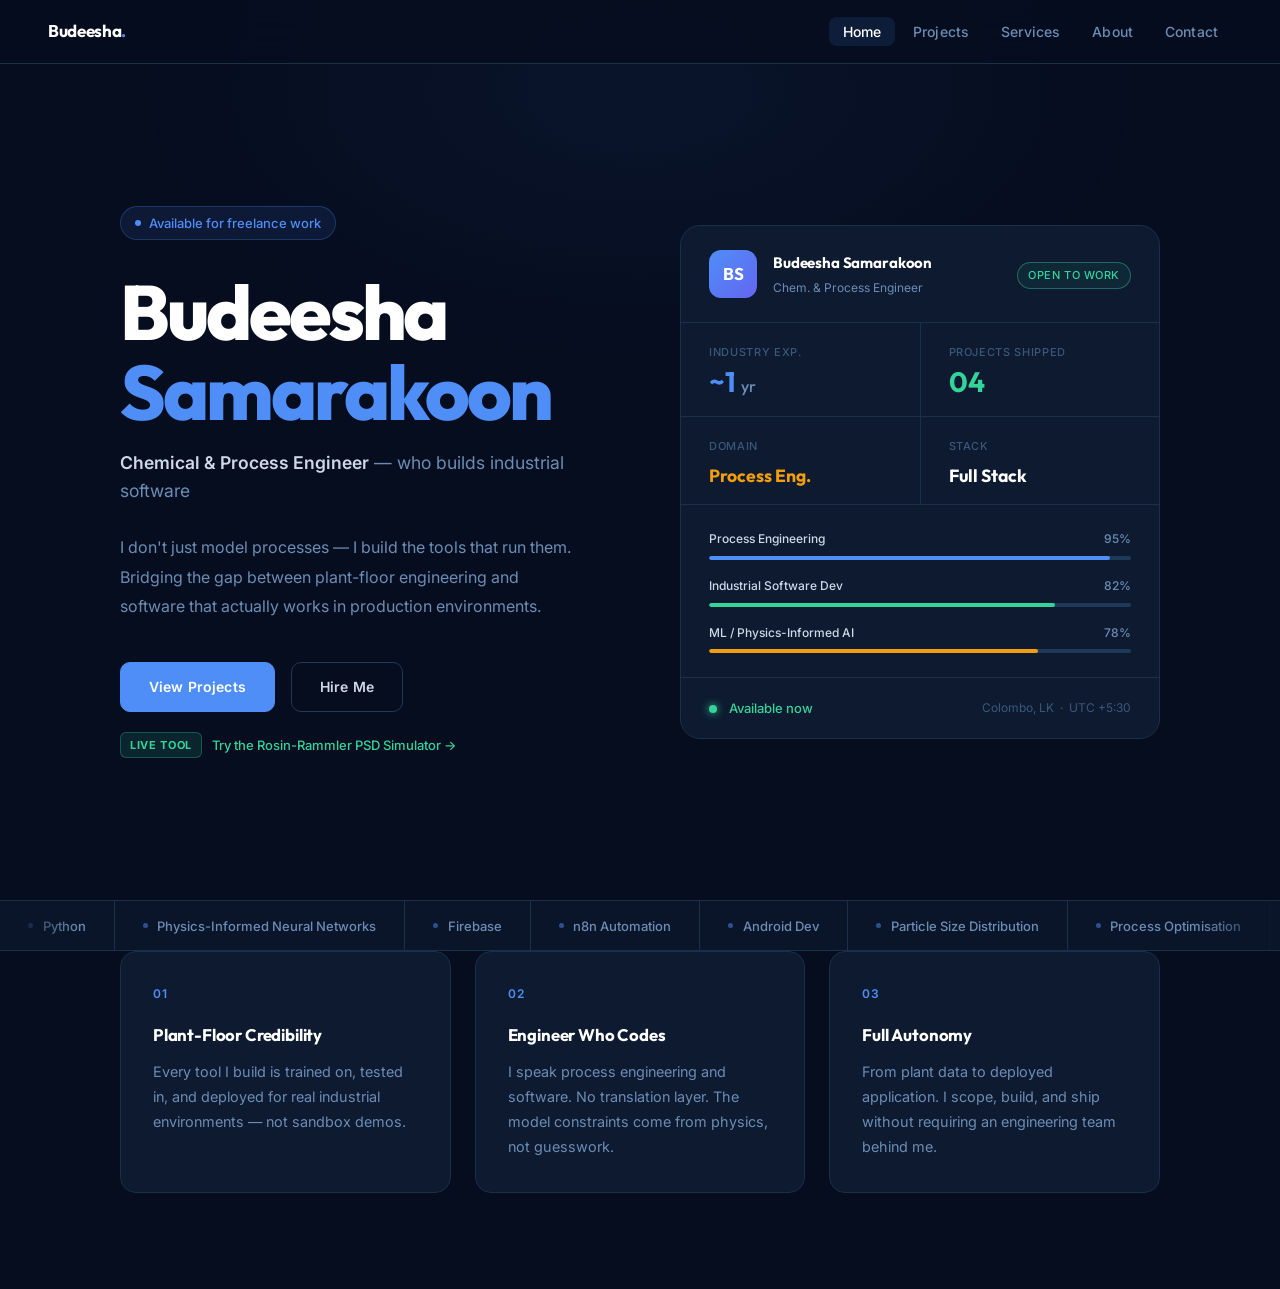
==== commit ab1f3bd8: "Update experience to reflect recent graduation - Experience stat: 5+ yrs → ~1 yr industry experience" ====
--- a/index.html
+++ b/index.html
@@ -414,8 +414,8 @@
 
         <div class="stat-grid">
           <div class="stat">
-            <div class="stat-label">Experience</div>
-            <div class="stat-value blue">5+ <span style="font-size:1rem; font-weight:500; color:var(--text2)">yrs</span></div>
+            <div class="stat-label">Industry Exp.</div>
+            <div class="stat-value blue">~1 <span style="font-size:1rem; font-weight:500; color:var(--text2)">yr</span></div>
           </div>
           <div class="stat">
             <div class="stat-label">Projects Shipped</div>
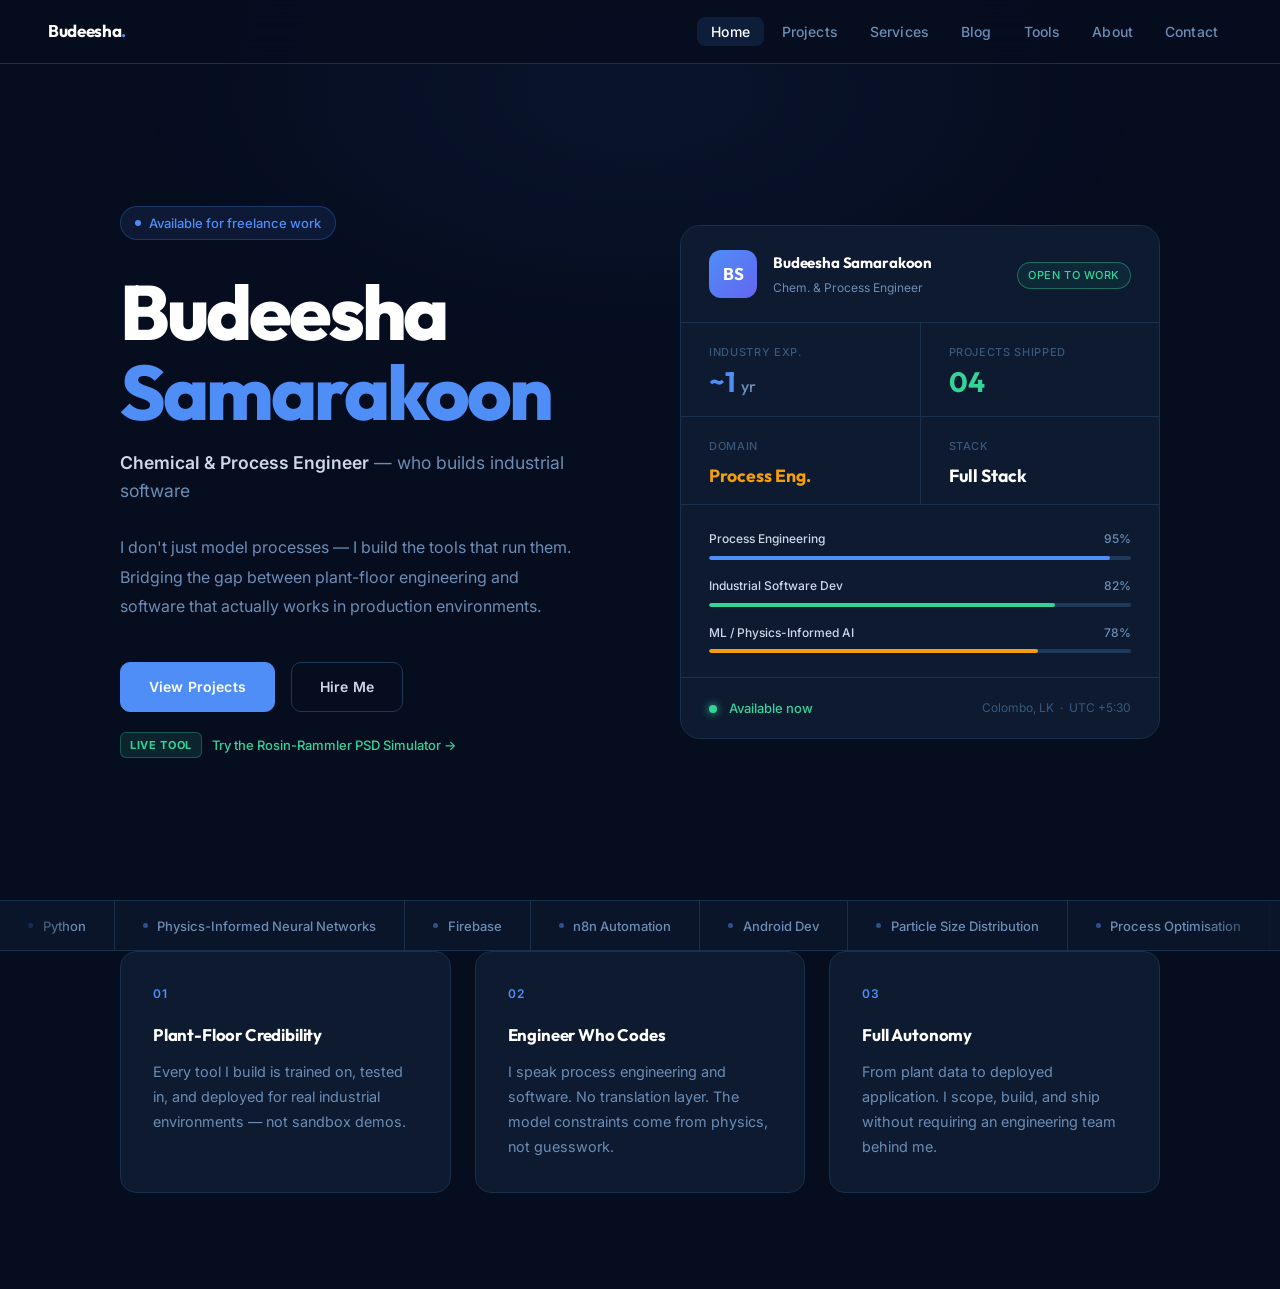
==== commit b236cb32: "Add Tools nav link to all pages Co-Authored-By: Claude Sonnet 4.6 <noreply@anthropic.com>" ====
--- a/index.html
+++ b/index.html
@@ -368,6 +368,8 @@
     <li><a href="index.html" class="active">Home</a></li>
     <li><a href="projects.html">Projects</a></li>
     <li><a href="services.html">Services</a></li>
+    <li><a href="blog.html">Blog</a></li>
+    <li><a href="tools/psd-simulator.html">Tools</a></li>
     <li><a href="about.html">About</a></li>
     <li><a href="contact.html">Contact</a></li>
   </ul>
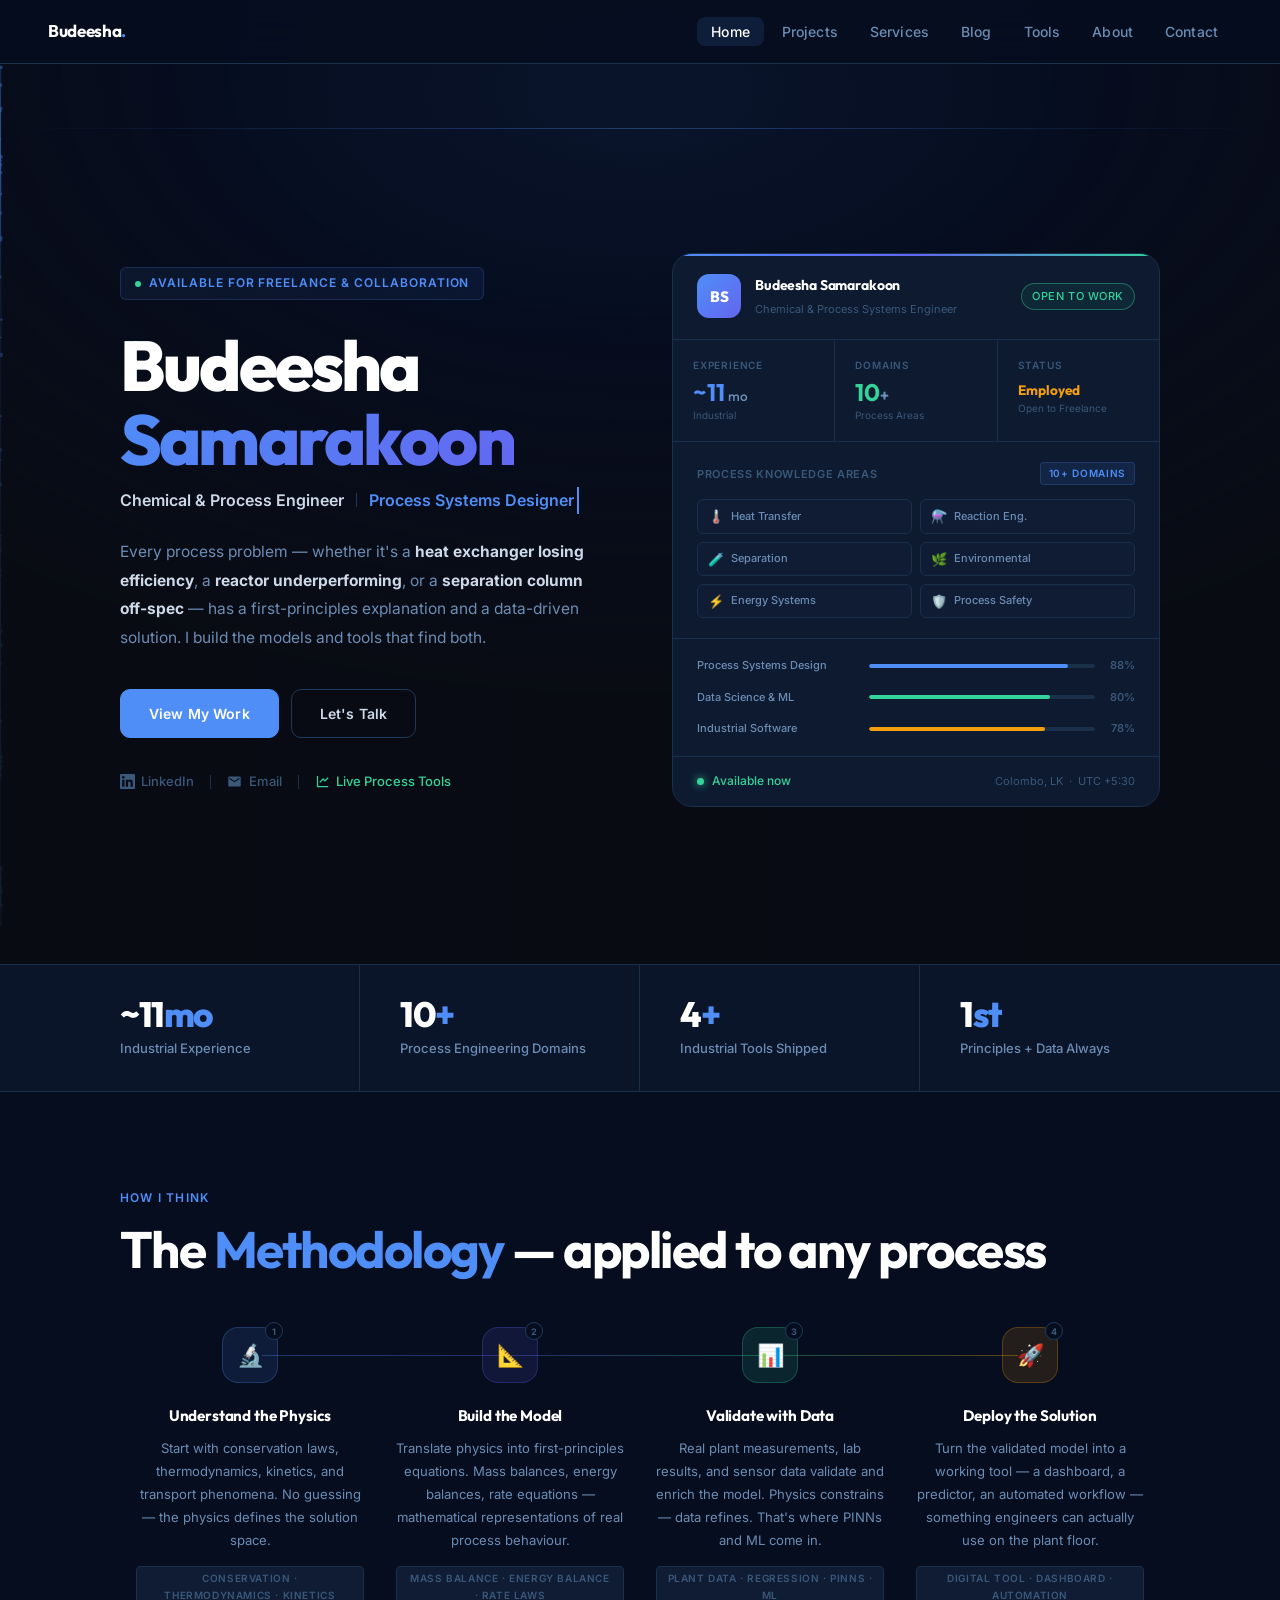
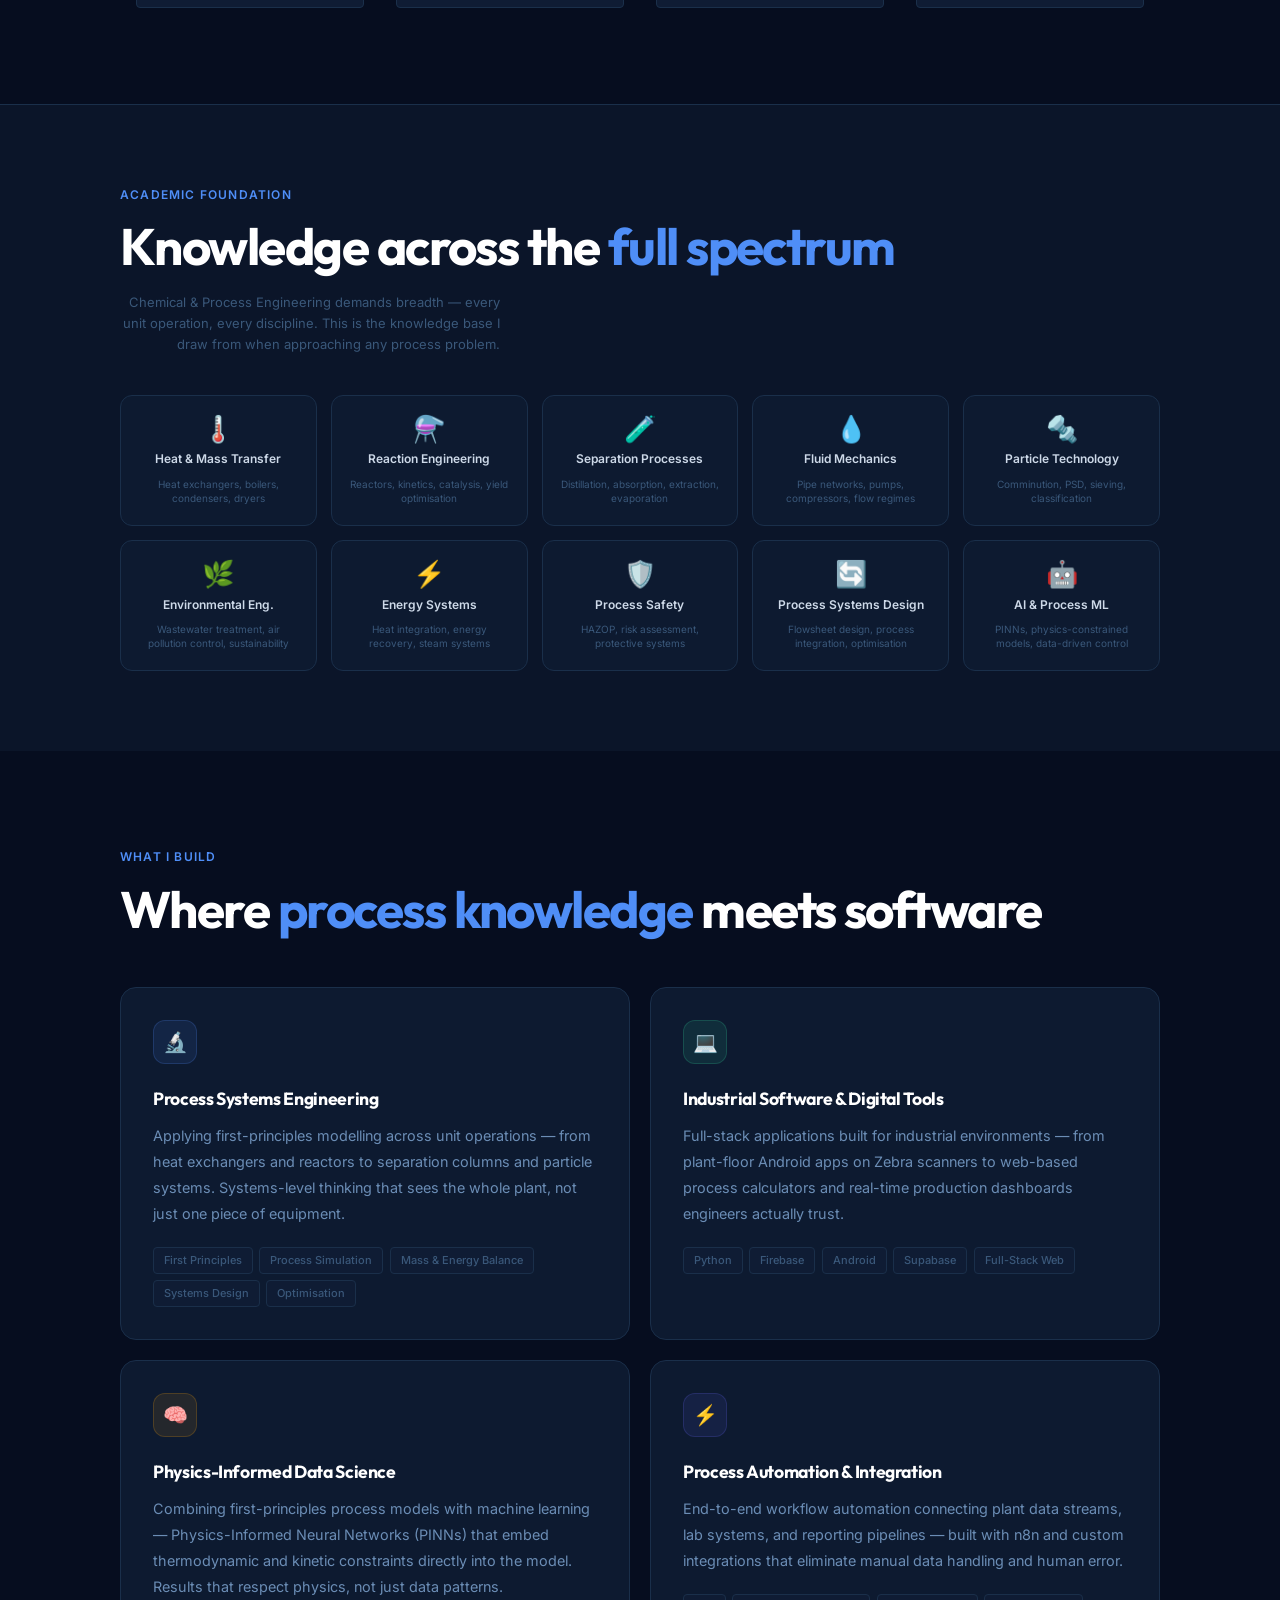
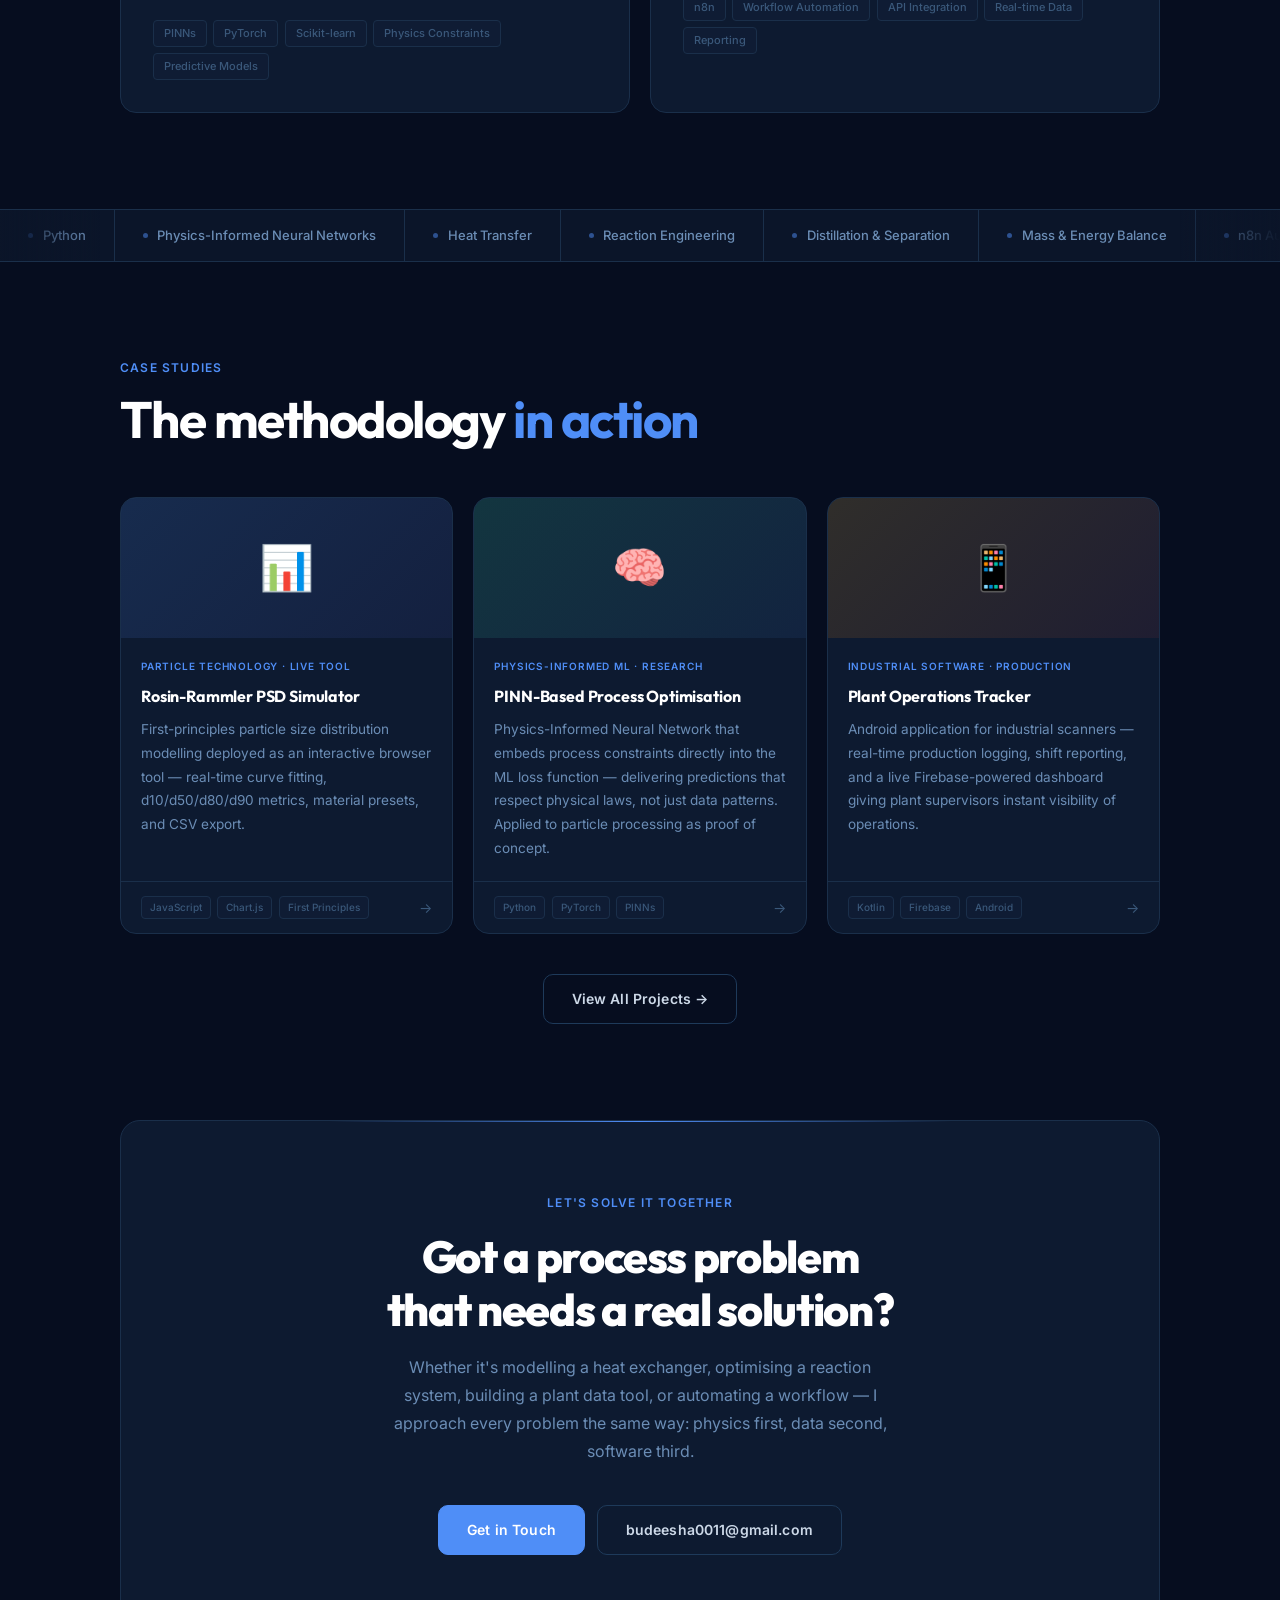
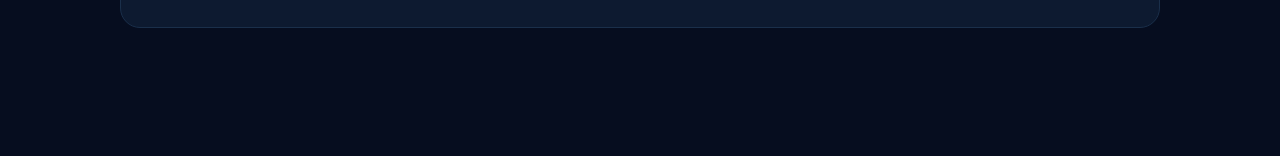
==== commit afc80998: "Redesign homepage with broader Chemical & Process Systems Engineer positioning - New brand messaging" ====
--- a/index.html
+++ b/index.html
@@ -3,255 +3,720 @@
 <head>
   <meta charset="UTF-8">
   <meta name="viewport" content="width=device-width, initial-scale=1.0">
-  <title>Budeesha Samarakoon | Chemical & Process Engineer</title>
-  <meta name="description" content="Chemical & Process Engineer who builds industrial software. PINN-based mill optimisation, process automation, and industrial web applications.">
+  <title>Budeesha Samarakoon | Chemical & Process Systems Engineer</title>
+  <meta name="description" content="Chemical & Process Systems Engineer combining first-principles process knowledge with data science and industrial software. Heat transfer, reaction engineering, separation processes, simulation, and digital tools for any process problem.">
   <link rel="stylesheet" href="style.css">
   <style>
-    /* ── HERO ── */
+
+    /* =========================================================
+       HERO
+    ========================================================= */
+    .hero-wrap {
+      position: relative;
+      overflow: hidden;
+      min-height: 100vh;
+      display: flex;
+      align-items: center;
+    }
+
+    /* Particle canvas */
+    #particles {
+      position: absolute;
+      inset: 0;
+      width: 100%;
+      height: 100%;
+      pointer-events: none;
+      z-index: 0;
+    }
+
+    /* Subtle radial vignette over particles */
+    .hero-wrap::after {
+      content: '';
+      position: absolute;
+      inset: 0;
+      background: radial-gradient(ellipse 80% 70% at 50% 0%,
+        transparent 40%, rgba(10,12,18,0.85) 100%);
+      pointer-events: none;
+      z-index: 0;
+    }
+
+    /* Top gradient line */
+    .hero-top-line {
+      position: absolute;
+      top: 64px;
+      left: 0; right: 0;
+      height: 1px;
+      background: linear-gradient(90deg, transparent, rgba(79,142,247,0.35), transparent);
+      z-index: 1;
+    }
+
     .hero {
-      min-height: calc(100vh - 64px);
+      max-width: 1120px;
+      margin: 0 auto;
+      padding: 7rem 2.5rem 5rem;
       display: grid;
       grid-template-columns: 1fr 1fr;
-      align-items: center;
-      gap: 5rem;
-      max-width: 1120px;
-      margin: 0 auto;
-      padding: 5rem 2.5rem;
+      gap: 4rem;
+      align-items: center;
       position: relative;
       z-index: 1;
-    }
-
+      width: 100%;
+    }
+
+    /* — Eyebrow badge — */
     .hero-eyebrow {
       display: inline-flex;
       align-items: center;
       gap: 0.5rem;
+      font-size: 12px;
+      font-weight: 600;
+      letter-spacing: 0.08em;
+      text-transform: uppercase;
+      color: var(--accent);
+      background: rgba(79,142,247,0.08);
+      border: 1px solid rgba(79,142,247,0.2);
+      border-radius: 6px;
+      padding: 5px 14px;
+      margin-bottom: 1.75rem;
+    }
+
+    .eyebrow-dot {
+      width: 6px; height: 6px;
+      border-radius: 50%;
+      background: var(--accent2);
+      animation: pulse 2s ease-in-out infinite;
+      flex-shrink: 0;
+    }
+
+    /* — Name with gradient animation — */
+    .hero-name {
+      font-family: var(--heading);
+      font-size: clamp(2.8rem, 5.5vw, 4.6rem);
+      font-weight: 800;
+      line-height: 1.06;
+      color: #fff;
+      letter-spacing: -0.04em;
+      margin-bottom: 0.6rem;
+    }
+
+    .hero-name .accent {
+      background: linear-gradient(135deg, var(--accent), #6366f1, var(--accent2), var(--accent));
+      background-size: 300% 300%;
+      -webkit-background-clip: text;
+      -webkit-text-fill-color: transparent;
+      background-clip: text;
+      animation: gradientShift 6s ease-in-out infinite;
+    }
+
+    @keyframes gradientShift {
+      0%, 100% { background-position: 0% 50%; }
+      50%       { background-position: 100% 50%; }
+    }
+
+    /* — Typewriter role — */
+    .hero-role {
+      display: flex;
+      align-items: center;
+      gap: 0.75rem;
+      flex-wrap: wrap;
+      font-size: 1rem;
+      color: var(--text2);
+      margin-bottom: 1.5rem;
+      min-height: 1.6em;
+    }
+
+    .hero-role strong { color: var(--text); font-weight: 600; }
+    .role-sep { width: 1px; height: 14px; background: var(--border2); flex-shrink: 0; }
+
+    .typewriter {
+      color: var(--accent);
+      font-weight: 600;
+      border-right: 2px solid var(--accent);
+      padding-right: 3px;
+      animation: blink 0.8s step-end infinite;
+    }
+
+    @keyframes blink {
+      50% { border-color: transparent; }
+    }
+
+    /* — Description — */
+    .hero-desc {
+      font-size: 0.97rem;
+      color: var(--text2);
+      max-width: 480px;
+      margin-bottom: 2.25rem;
+      line-height: 1.85;
+    }
+
+    .hero-desc strong { color: var(--text); }
+
+    /* — CTA buttons — */
+    .hero-actions {
+      display: flex;
+      gap: 0.75rem;
+      flex-wrap: wrap;
+      margin-bottom: 2rem;
+    }
+
+    /* — Social links — */
+    .hero-social {
+      display: flex;
+      align-items: center;
+      gap: 1rem;
+    }
+
+    .hero-social a {
+      display: inline-flex;
+      align-items: center;
+      gap: 0.4rem;
       font-size: 13px;
       font-weight: 500;
-      color: var(--accent);
-      background: rgba(79,142,247,0.1);
-      border: 1px solid rgba(79,142,247,0.25);
-      border-radius: 20px;
-      padding: 5px 14px;
-      margin-bottom: 2rem;
-    }
-
-    .hero-eyebrow::before {
-      content: '';
-      width: 6px; height: 6px;
-      border-radius: 50%;
-      background: var(--accent);
-      animation: pulse 2s ease-in-out infinite;
-    }
-
-    .hero-name {
-      font-family: var(--heading);
-      font-size: clamp(3rem, 6vw, 5rem);
-      font-weight: 800;
-      line-height: 1.05;
-      color: #fff;
-      letter-spacing: -0.04em;
-      margin-bottom: 1rem;
-    }
-
-    .hero-name .last {
-      color: var(--accent);
-    }
-
-    .hero-title {
-      font-size: 1.1rem;
-      font-weight: 400;
-      color: var(--text2);
-      margin-bottom: 1.75rem;
-      line-height: 1.6;
-    }
-
-    .hero-title strong {
-      color: var(--text);
-      font-weight: 600;
-    }
-
-    .hero-desc {
-      font-size: 1rem;
-      color: var(--text2);
-      max-width: 460px;
-      margin-bottom: 2.5rem;
-      line-height: 1.85;
-    }
-
-    .hero-actions {
-      display: flex;
-      gap: 1rem;
-      flex-wrap: wrap;
-    }
-
-    /* ── PROFILE CARD ── */
-    .profile-card {
+      color: var(--text3);
+      text-decoration: none;
+      transition: color 0.2s;
+    }
+
+    .hero-social a:hover { color: var(--text); }
+    .hero-social a.live { color: var(--accent2); }
+    .hero-social a.live:hover { color: #5ef5c0; }
+
+    .hero-social svg {
+      width: 15px; height: 15px;
+      fill: currentColor;
+      flex-shrink: 0;
+    }
+
+    .social-sep { width: 1px; height: 14px; background: var(--border); }
+
+    /* =========================================================
+       DASHBOARD CARD (hero right)
+    ========================================================= */
+    .dashboard {
       background: var(--panel);
       border: 1px solid var(--border);
       border-radius: 20px;
       overflow: hidden;
-    }
-
-    .card-header {
-      padding: 1.5rem 1.75rem;
+      position: relative;
+    }
+
+    .dashboard::before {
+      content: '';
+      position: absolute;
+      top: 0; left: 0; right: 0;
+      height: 2px;
+      background: linear-gradient(90deg, var(--accent), #6366f1, var(--accent2));
+    }
+
+    .dash-header {
+      padding: 1.25rem 1.5rem;
       border-bottom: 1px solid var(--border);
       display: flex;
       align-items: center;
-      gap: 1rem;
-    }
-
-    .card-avatar {
-      width: 48px; height: 48px;
+      justify-content: space-between;
+    }
+
+    .dash-profile {
+      display: flex;
+      align-items: center;
+      gap: 0.875rem;
+    }
+
+    .dash-avatar {
+      width: 44px; height: 44px;
       border-radius: 12px;
       background: linear-gradient(135deg, var(--accent), #6366f1);
       display: flex;
       align-items: center;
       justify-content: center;
       font-family: var(--heading);
-      font-size: 17px;
-      font-weight: 700;
+      font-size: 15px;
+      font-weight: 800;
       color: #fff;
       flex-shrink: 0;
     }
 
-    .card-identity h3 {
+    .dash-name {
       font-family: var(--heading);
-      font-size: 15px;
+      font-size: 14px;
       font-weight: 700;
       color: #fff;
       letter-spacing: -0.01em;
     }
 
-    .card-identity p {
-      font-size: 12px;
-      color: var(--text2);
+    .dash-title-sm {
+      font-size: 11px;
+      color: var(--text3);
       margin-top: 2px;
     }
 
-    .card-status {
-      margin-left: auto;
-    }
-
-    /* ── STAT GRID ── */
-    .stat-grid {
+    .dash-stats {
       display: grid;
-      grid-template-columns: 1fr 1fr;
+      grid-template-columns: repeat(3, 1fr);
       gap: 1px;
       background: var(--border);
     }
 
-    .stat {
+    .dash-stat {
       background: var(--panel);
-      padding: 1.25rem 1.75rem;
-    }
-
-    .stat-label {
+      padding: 1.1rem 1.25rem;
+    }
+
+    .ds-label {
+      font-size: 10px;
+      font-weight: 600;
+      letter-spacing: 0.08em;
+      text-transform: uppercase;
+      color: var(--text3);
+      margin-bottom: 0.35rem;
+    }
+
+    .ds-value {
+      font-family: var(--heading);
+      font-size: 1.5rem;
+      font-weight: 700;
+      color: #fff;
+      line-height: 1;
+    }
+
+    .ds-value.blue  { color: var(--accent); }
+    .ds-value.green { color: var(--accent2); }
+    .ds-value.amber { color: var(--warn); }
+
+    .ds-sub {
+      font-size: 10px;
+      color: var(--text3);
+      margin-top: 3px;
+    }
+
+    /* Process Domains mini grid */
+    .dash-domains {
+      padding: 1.25rem 1.5rem;
+      border-top: 1px solid var(--border);
+    }
+
+    .domains-label {
       font-size: 11px;
-      font-weight: 500;
+      font-weight: 600;
       letter-spacing: 0.06em;
       text-transform: uppercase;
       color: var(--text3);
-      margin-bottom: 0.4rem;
-    }
-
-    .stat-value {
-      font-family: var(--heading);
-      font-size: 1.75rem;
-      font-weight: 700;
-      color: #fff;
-      line-height: 1;
-    }
-
-    .stat-value.blue  { color: var(--accent); }
-    .stat-value.green { color: var(--accent2); }
-    .stat-value.amber { color: var(--warn); }
-
-    /* ── SKILL BARS ── */
-    .skills {
-      padding: 1.5rem 1.75rem;
+      margin-bottom: 0.875rem;
+      display: flex;
+      align-items: center;
+      justify-content: space-between;
+    }
+
+    .domains-grid {
+      display: grid;
+      grid-template-columns: repeat(2, 1fr);
+      gap: 0.5rem;
+    }
+
+    .domain-pill {
+      display: flex;
+      align-items: center;
+      gap: 0.45rem;
+      font-size: 11px;
+      font-weight: 500;
+      color: var(--text2);
+      background: var(--bg3);
+      border: 1px solid var(--border);
+      border-radius: 6px;
+      padding: 5px 10px;
+      transition: border-color 0.2s, color 0.2s;
+    }
+
+    .domain-pill:hover { border-color: var(--border2); color: var(--text); }
+
+    .domain-pill span {
+      font-size: 13px;
+    }
+
+    /* Skill bars */
+    .dash-skills {
+      padding: 1.1rem 1.5rem;
       border-top: 1px solid var(--border);
       display: flex;
       flex-direction: column;
-      gap: 1rem;
-    }
-
-    .skill {
-      display: flex;
-      flex-direction: column;
-      gap: 0.4rem;
-    }
-
-    .skill-meta {
-      display: flex;
-      justify-content: space-between;
-      font-size: 12px;
+      gap: 0.8rem;
+    }
+
+    .dskill {
+      display: flex;
+      align-items: center;
+      gap: 0.75rem;
+    }
+
+    .dskill-name {
+      font-size: 11px;
       font-weight: 500;
-    }
-
-    .skill-name { color: var(--text); }
-    .skill-pct  { color: var(--text2); }
-
-    .bar-track {
+      color: var(--text2);
+      width: 160px;
+      flex-shrink: 0;
+    }
+
+    .dskill-track {
+      flex: 1;
       height: 4px;
-      background: var(--border2);
+      background: var(--border);
       border-radius: 4px;
       overflow: hidden;
     }
 
-    .bar-fill {
+    .dskill-fill {
       height: 100%;
       border-radius: 4px;
       background: var(--accent);
       animation: fillBar 1.2s ease forwards;
       transform-origin: left;
-    }
-
-    .bar-fill.green { background: var(--accent2); }
-    .bar-fill.amber { background: var(--warn); }
-
-    @keyframes fillBar {
-      from { transform: scaleX(0); }
-      to   { transform: scaleX(1); }
-    }
-
-    /* ── AVAILABILITY FOOTER ── */
-    .card-footer {
-      padding: 1rem 1.75rem;
+      transform: scaleX(0);
+    }
+
+    .dskill-fill.g { background: var(--accent2); animation-delay: 0.2s; }
+    .dskill-fill.a { background: var(--warn);    animation-delay: 0.4s; }
+
+    @keyframes fillBar { to { transform: scaleX(1); } }
+
+    .dskill-pct {
+      font-size: 11px;
+      font-weight: 600;
+      color: var(--text3);
+      width: 28px;
+      text-align: right;
+    }
+
+    .dash-footer {
+      padding: 0.9rem 1.5rem;
       border-top: 1px solid var(--border);
       display: flex;
       align-items: center;
       justify-content: space-between;
     }
 
-    .avail-dot {
-      width: 8px; height: 8px;
+    .status-indicator {
+      display: flex;
+      align-items: center;
+      gap: 0.5rem;
+    }
+
+    .status-dot {
+      width: 7px; height: 7px;
       border-radius: 50%;
       background: var(--accent2);
       box-shadow: 0 0 8px var(--accent2);
       animation: pulse 2s ease-in-out infinite;
-      display: inline-block;
-      margin-right: 0.5rem;
-    }
-
-    .avail-text {
+    }
+
+    .status-text { font-size: 12px; font-weight: 500; color: var(--accent2); }
+    .status-loc  { font-size: 11px; color: var(--text3); }
+
+    /* =========================================================
+       CREDENTIALS STRIP
+    ========================================================= */
+    .creds {
+      border-top: 1px solid var(--border);
+      border-bottom: 1px solid var(--border);
+      background: var(--bg2);
+    }
+
+    .creds-inner {
+      max-width: 1120px;
+      margin: 0 auto;
+      display: grid;
+      grid-template-columns: repeat(4, 1fr);
+    }
+
+    .cred-item {
+      padding: 2rem 2.5rem;
+      border-right: 1px solid var(--border);
+      display: flex;
+      flex-direction: column;
+      gap: 0.3rem;
+    }
+
+    .cred-item:last-child { border-right: none; }
+
+    .cred-value {
+      font-family: var(--heading);
+      font-size: 2.2rem;
+      font-weight: 800;
+      color: #fff;
+      letter-spacing: -0.04em;
+      line-height: 1;
+    }
+
+    .cred-value span { color: var(--accent); }
+    .cred-label { font-size: 13px; font-weight: 500; color: var(--text2); }
+
+    /* =========================================================
+       THE APPROACH — 4-Step Methodology
+    ========================================================= */
+    .approach-section {
+      max-width: 1120px;
+      margin: 0 auto;
+      padding: 6rem 2.5rem;
+    }
+
+    .approach-flow {
+      display: grid;
+      grid-template-columns: repeat(4, 1fr);
+      gap: 0;
+      margin-top: 3rem;
+      position: relative;
+    }
+
+    /* Connecting line between steps */
+    .approach-flow::before {
+      content: '';
+      position: absolute;
+      top: 28px;
+      left: calc(12.5% + 12px);
+      right: calc(12.5% + 12px);
+      height: 1px;
+      background: linear-gradient(90deg,
+        var(--accent) 0%,
+        #6366f1 33%,
+        var(--accent2) 66%,
+        var(--warn) 100%);
+      opacity: 0.35;
+      z-index: 0;
+    }
+
+    .approach-step {
+      display: flex;
+      flex-direction: column;
+      align-items: center;
+      text-align: center;
+      padding: 0 1rem;
+      position: relative;
+      z-index: 1;
+    }
+
+    .step-num {
+      width: 56px; height: 56px;
+      border-radius: 16px;
+      display: flex;
+      align-items: center;
+      justify-content: center;
+      font-size: 22px;
+      margin-bottom: 1.25rem;
+      position: relative;
+      flex-shrink: 0;
+    }
+
+    .step-num.blue   { background: rgba(79,142,247,0.12);  border: 1px solid rgba(79,142,247,0.25); }
+    .step-num.indigo { background: rgba(99,102,241,0.12);  border: 1px solid rgba(99,102,241,0.25); }
+    .step-num.green  { background: rgba(52,211,153,0.12);  border: 1px solid rgba(52,211,153,0.25); }
+    .step-num.amber  { background: rgba(245,158,11,0.12);  border: 1px solid rgba(245,158,11,0.25); }
+
+    .step-counter {
+      position: absolute;
+      top: -6px; right: -6px;
+      width: 18px; height: 18px;
+      border-radius: 50%;
+      background: var(--bg);
+      border: 1px solid var(--border2);
+      font-size: 9px;
+      font-weight: 700;
+      color: var(--text3);
+      display: flex;
+      align-items: center;
+      justify-content: center;
+    }
+
+    .step-title {
+      font-family: var(--heading);
+      font-size: 0.95rem;
+      font-weight: 700;
+      color: #fff;
+      letter-spacing: -0.01em;
+      margin-bottom: 0.5rem;
+    }
+
+    .step-desc {
+      font-size: 0.82rem;
+      color: var(--text2);
+      line-height: 1.75;
+      margin-bottom: 0.875rem;
+    }
+
+    .step-example {
+      font-size: 10px;
+      font-weight: 600;
+      letter-spacing: 0.06em;
+      text-transform: uppercase;
+      color: var(--text3);
+      background: var(--bg3);
+      border: 1px solid var(--border);
+      border-radius: 4px;
+      padding: 3px 10px;
+    }
+
+    /* =========================================================
+       KNOWLEDGE DOMAINS
+    ========================================================= */
+    .domains-section {
+      border-top: 1px solid var(--border);
+      background: var(--bg2);
+      padding: 5rem 0;
+    }
+
+    .domains-inner {
+      max-width: 1120px;
+      margin: 0 auto;
+      padding: 0 2.5rem;
+    }
+
+    .domains-header {
+      display: flex;
+      align-items: flex-end;
+      justify-content: space-between;
+      margin-bottom: 2.5rem;
+      flex-wrap: wrap;
+      gap: 1rem;
+    }
+
+    .domains-note {
       font-size: 13px;
+      color: var(--text3);
+      max-width: 380px;
+      line-height: 1.6;
+      text-align: right;
+    }
+
+    .knowledge-grid {
+      display: grid;
+      grid-template-columns: repeat(5, 1fr);
+      gap: 0.875rem;
+    }
+
+    .knowledge-card {
+      background: var(--panel);
+      border: 1px solid var(--border);
+      border-radius: 12px;
+      padding: 1.25rem 1rem;
+      display: flex;
+      flex-direction: column;
+      align-items: center;
+      text-align: center;
+      gap: 0.6rem;
+      transition: border-color 0.25s, transform 0.25s, box-shadow 0.25s;
+      cursor: default;
+    }
+
+    .knowledge-card:hover {
+      border-color: var(--border2);
+      transform: translateY(-3px);
+      box-shadow: 0 12px 32px rgba(0,0,0,0.25);
+    }
+
+    .kc-icon {
+      font-size: 26px;
+      line-height: 1;
+    }
+
+    .kc-title {
+      font-size: 12px;
+      font-weight: 600;
+      color: var(--text);
+      line-height: 1.35;
+    }
+
+    .kc-sub {
+      font-size: 10px;
+      color: var(--text3);
+      line-height: 1.4;
+    }
+
+    /* =========================================================
+       EXPERTISE
+    ========================================================= */
+    .expertise {
+      max-width: 1120px;
+      margin: 0 auto;
+      padding: 6rem 2.5rem;
+    }
+
+    .expertise-grid {
+      display: grid;
+      grid-template-columns: repeat(2, 1fr);
+      gap: 1.25rem;
+      margin-top: 3rem;
+    }
+
+    .expertise-card {
+      background: var(--panel);
+      border: 1px solid var(--border);
+      border-radius: 16px;
+      padding: 2rem;
+      transition: border-color 0.25s, transform 0.25s, box-shadow 0.25s;
+      position: relative;
+      overflow: hidden;
+    }
+
+    .expertise-card:hover {
+      border-color: var(--border2);
+      transform: translateY(-4px);
+      box-shadow: 0 16px 40px rgba(0,0,0,0.3);
+    }
+
+    .exp-icon {
+      width: 44px; height: 44px;
+      border-radius: 12px;
+      display: flex;
+      align-items: center;
+      justify-content: center;
+      font-size: 20px;
+      margin-bottom: 1.25rem;
+    }
+
+    .exp-icon.blue   { background: rgba(79,142,247,0.1);  border: 1px solid rgba(79,142,247,0.2); }
+    .exp-icon.green  { background: rgba(52,211,153,0.1);  border: 1px solid rgba(52,211,153,0.2); }
+    .exp-icon.amber  { background: rgba(245,158,11,0.1);  border: 1px solid rgba(245,158,11,0.2); }
+    .exp-icon.purple { background: rgba(99,102,241,0.1);  border: 1px solid rgba(99,102,241,0.2); }
+
+    .exp-title {
+      font-family: var(--heading);
+      font-size: 1.1rem;
+      font-weight: 700;
+      color: #fff;
+      letter-spacing: -0.02em;
+      margin-bottom: 0.6rem;
+    }
+
+    .exp-desc {
+      font-size: 0.9rem;
+      color: var(--text2);
+      line-height: 1.8;
+      margin-bottom: 1.25rem;
+    }
+
+    .exp-tags {
+      display: flex;
+      flex-wrap: wrap;
+      gap: 0.4rem;
+    }
+
+    .exp-tag {
+      font-size: 11px;
       font-weight: 500;
-      color: var(--accent2);
-    }
-
-    .avail-loc {
-      font-size: 12px;
       color: var(--text3);
-    }
-
-    /* ── STACK STRIP ── */
+      background: var(--bg3);
+      border: 1px solid var(--border);
+      border-radius: 4px;
+      padding: 3px 10px;
+    }
+
+    /* =========================================================
+       TECH STACK STRIP
+    ========================================================= */
     .stack-strip {
       border-top: 1px solid var(--border);
       border-bottom: 1px solid var(--border);
       background: var(--bg2);
       overflow: hidden;
       position: relative;
-      z-index: 1;
     }
 
     .stack-strip::before,
@@ -259,25 +724,18 @@
       content: '';
       position: absolute;
       top: 0; bottom: 0;
-      width: 80px;
+      width: 100px;
       z-index: 2;
       pointer-events: none;
     }
 
-    .stack-strip::before {
-      left: 0;
-      background: linear-gradient(90deg, var(--bg2), transparent);
-    }
-
-    .stack-strip::after {
-      right: 0;
-      background: linear-gradient(-90deg, var(--bg2), transparent);
-    }
+    .stack-strip::before { left: 0;  background: linear-gradient(90deg,  var(--bg2), transparent); }
+    .stack-strip::after  { right: 0; background: linear-gradient(-90deg, var(--bg2), transparent); }
 
     .stack-scroll {
       display: flex;
       width: max-content;
-      animation: scrollLeft 30s linear infinite;
+      animation: scrollLeft 38s linear infinite;
     }
 
     @keyframes scrollLeft {
@@ -289,7 +747,7 @@
       display: flex;
       align-items: center;
       gap: 0.6rem;
-      padding: 0.85rem 1.75rem;
+      padding: 0.9rem 1.75rem;
       border-right: 1px solid var(--border);
       font-size: 13px;
       font-weight: 500;
@@ -305,58 +763,219 @@
       opacity: 0.5;
     }
 
-    /* ── FEATURE CARDS ── */
-    .features {
+    /* =========================================================
+       FEATURED PROJECTS
+    ========================================================= */
+    .projects-section {
       max-width: 1120px;
       margin: 0 auto;
-      padding: 0 2.5rem 6rem;
+      padding: 6rem 2.5rem;
+    }
+
+    .projects-grid {
       display: grid;
       grid-template-columns: repeat(3, 1fr);
-      gap: 1.5rem;
-      position: relative;
-      z-index: 1;
-    }
-
-    .feature {
+      gap: 1.25rem;
+      margin-top: 3rem;
+    }
+
+    .proj-card {
       background: var(--panel);
       border: 1px solid var(--border);
       border-radius: 16px;
-      padding: 2rem;
-      transition: border-color 0.2s, transform 0.2s;
-    }
-
-    .feature:hover {
+      overflow: hidden;
+      display: flex;
+      flex-direction: column;
+      text-decoration: none;
+      transition: border-color 0.25s, transform 0.25s, box-shadow 0.25s;
+    }
+
+    .proj-card:hover {
       border-color: var(--border2);
-      transform: translateY(-3px);
-    }
-
-    .feature-num {
-      font-size: 12px;
+      transform: translateY(-4px);
+      box-shadow: 0 16px 40px rgba(0,0,0,0.3);
+    }
+
+    .proj-thumb {
+      height: 140px;
+      display: flex;
+      align-items: center;
+      justify-content: center;
+      font-size: 2.75rem;
+    }
+
+    .proj-thumb.blue   { background: linear-gradient(135deg, rgba(79,142,247,0.15), rgba(99,102,241,0.08)); }
+    .proj-thumb.green  { background: linear-gradient(135deg, rgba(52,211,153,0.15), rgba(79,142,247,0.08)); }
+    .proj-thumb.amber  { background: linear-gradient(135deg, rgba(245,158,11,0.15), rgba(239,68,68,0.08)); }
+
+    .proj-body {
+      padding: 1.25rem;
+      flex: 1;
+      display: flex;
+      flex-direction: column;
+    }
+
+    .proj-category {
+      font-size: 10px;
       font-weight: 600;
       letter-spacing: 0.08em;
+      text-transform: uppercase;
       color: var(--accent);
-      margin-bottom: 1rem;
-      text-transform: uppercase;
-    }
-
-    .feature-title {
+      margin-bottom: 0.5rem;
+    }
+
+    .proj-title {
       font-family: var(--heading);
-      font-size: 1.05rem;
+      font-size: 1rem;
       font-weight: 700;
       color: #fff;
       letter-spacing: -0.01em;
-      margin-bottom: 0.6rem;
-    }
-
-    .feature-desc {
-      font-size: 0.9rem;
+      margin-bottom: 0.5rem;
+    }
+
+    .proj-desc {
+      font-size: 0.85rem;
       color: var(--text2);
       line-height: 1.75;
-    }
-
+      flex: 1;
+    }
+
+    .proj-footer {
+      padding: 0.875rem 1.25rem;
+      border-top: 1px solid var(--border);
+      display: flex;
+      align-items: center;
+      justify-content: space-between;
+    }
+
+    .proj-stack {
+      display: flex;
+      gap: 0.4rem;
+      flex-wrap: wrap;
+    }
+
+    .proj-lang {
+      font-size: 10px;
+      font-weight: 500;
+      color: var(--text3);
+      background: var(--bg3);
+      border: 1px solid var(--border);
+      border-radius: 4px;
+      padding: 2px 8px;
+    }
+
+    .proj-arrow {
+      font-size: 14px;
+      color: var(--text3);
+      transition: color 0.2s, transform 0.2s;
+    }
+
+    .proj-card:hover .proj-arrow { color: var(--accent); transform: translateX(4px); }
+
+    /* =========================================================
+       CTA BANNER
+    ========================================================= */
+    .cta-section {
+      padding: 0 2.5rem 8rem;
+      max-width: 1120px;
+      margin: 0 auto;
+    }
+
+    .cta-banner {
+      background: var(--panel);
+      border: 1px solid var(--border);
+      border-radius: 20px;
+      padding: 4.5rem 3rem;
+      position: relative;
+      overflow: hidden;
+      text-align: center;
+    }
+
+    .cta-banner::before {
+      content: '';
+      position: absolute;
+      top: 0; left: 50%;
+      transform: translateX(-50%);
+      width: 60%;
+      height: 1px;
+      background: linear-gradient(90deg, transparent, var(--accent), transparent);
+    }
+
+    .cta-banner::after {
+      content: '';
+      position: absolute;
+      top: -40%; left: 50%;
+      transform: translateX(-50%);
+      width: 400px; height: 200px;
+      background: radial-gradient(ellipse, rgba(79,142,247,0.09), transparent 70%);
+      pointer-events: none;
+    }
+
+    .cta-label {
+      font-size: 12px;
+      font-weight: 600;
+      letter-spacing: 0.1em;
+      text-transform: uppercase;
+      color: var(--accent);
+      margin-bottom: 1rem;
+    }
+
+    .cta-title {
+      font-family: var(--heading);
+      font-size: clamp(1.8rem, 4vw, 2.8rem);
+      font-weight: 800;
+      color: #fff;
+      letter-spacing: -0.03em;
+      line-height: 1.2;
+      margin-bottom: 1rem;
+    }
+
+    .cta-sub {
+      font-size: 1rem;
+      color: var(--text2);
+      max-width: 520px;
+      margin: 0 auto 2.5rem;
+      line-height: 1.75;
+    }
+
+    .cta-actions {
+      display: flex;
+      gap: 0.75rem;
+      justify-content: center;
+      flex-wrap: wrap;
+    }
+
+    /* =========================================================
+       RESPONSIVE
+    ========================================================= */
     @media (max-width: 960px) {
-      .hero { grid-template-columns: 1fr; gap: 3rem; min-height: auto; padding-top: 3rem; }
-      .features { grid-template-columns: 1fr; }
+      .hero {
+        grid-template-columns: 1fr;
+        gap: 3rem;
+        padding-top: 5rem;
+      }
+      .creds-inner { grid-template-columns: repeat(2, 1fr); }
+      .cred-item:nth-child(2) { border-right: none; }
+      .cred-item:nth-child(3) { border-top: 1px solid var(--border); }
+      .cred-item:nth-child(4) { border-top: 1px solid var(--border); }
+      .approach-flow {
+        grid-template-columns: repeat(2, 1fr);
+        gap: 1.5rem;
+      }
+      .approach-flow::before { display: none; }
+      .expertise-grid  { grid-template-columns: 1fr; }
+      .projects-grid   { grid-template-columns: 1fr; }
+      .knowledge-grid  { grid-template-columns: repeat(3, 1fr); }
+      .domains-header  { flex-direction: column; align-items: flex-start; }
+      .domains-note    { text-align: left; }
+    }
+
+    @media (max-width: 600px) {
+      .creds-inner     { grid-template-columns: 1fr 1fr; }
+      .cta-banner      { padding: 3rem 1.75rem; }
+      .hero-social     { flex-wrap: wrap; gap: 0.6rem; }
+      .approach-flow   { grid-template-columns: 1fr; }
+      .knowledge-grid  { grid-template-columns: repeat(2, 1fr); }
     }
   </style>
 </head>
@@ -376,148 +995,629 @@
 </nav>
 
 <main>
-  <section class="hero">
-    <!-- LEFT: Identity -->
-    <div>
-      <div class="hero-eyebrow">Available for freelance work</div>
-      <h1 class="hero-name">
-        Budeesha<br>
-        <span class="last">Samarakoon</span>
-      </h1>
-      <p class="hero-title">
-        <strong>Chemical &amp; Process Engineer</strong> — who builds industrial software
-      </p>
-      <p class="hero-desc">
-        I don't just model processes — I build the tools that run them. Bridging the gap between plant-floor engineering and software that actually works in production environments.
-      </p>
-      <div class="hero-actions">
-        <a href="projects.html" class="btn">View Projects</a>
-        <a href="contact.html" class="btn btn-ghost">Hire Me</a>
+
+  <!-- ======================================================
+       HERO
+  ====================================================== -->
+  <div class="hero-wrap">
+    <canvas id="particles"></canvas>
+    <div class="hero-top-line"></div>
+
+    <div class="hero">
+
+      <!-- LEFT — Identity -->
+      <div>
+        <div class="hero-eyebrow">
+          <span class="eyebrow-dot"></span>
+          Available for Freelance &amp; Collaboration
+        </div>
+
+        <h1 class="hero-name">
+          Budeesha<br>
+          <span class="accent">Samarakoon</span>
+        </h1>
+
+        <div class="hero-role">
+          <strong>Chemical &amp; Process Engineer</strong>
+          <span class="role-sep"></span>
+          <span class="typewriter" id="typewriter"></span>
+        </div>
+
+        <p class="hero-desc">
+          Every process problem — whether it's a <strong>heat exchanger losing efficiency</strong>,
+          a <strong>reactor underperforming</strong>, or a <strong>separation column off-spec</strong>
+          — has a first-principles explanation and a data-driven solution.
+          I build the models and tools that find both.
+        </p>
+
+        <div class="hero-actions">
+          <a href="projects.html" class="btn">View My Work</a>
+          <a href="contact.html" class="btn btn-ghost">Let's Talk</a>
+        </div>
+
+        <div class="hero-social">
+          <a href="https://www.linkedin.com/in/budeeshasamarakoon" target="_blank" rel="noopener">
+            <svg viewBox="0 0 24 24"><path d="M20.447 20.452h-3.554v-5.569c0-1.328-.027-3.037-1.852-3.037-1.853 0-2.136 1.445-2.136 2.939v5.667H9.351V9h3.414v1.561h.046c.477-.9 1.637-1.85 3.37-1.85 3.601 0 4.267 2.37 4.267 5.455v6.286zM5.337 7.433a2.062 2.062 0 01-2.063-2.065 2.064 2.064 0 112.063 2.065zm1.782 13.019H3.555V9h3.564v11.452zM22.225 0H1.771C.792 0 0 .774 0 1.729v20.542C0 23.227.792 24 1.771 24h20.451C23.2 24 24 23.227 24 22.271V1.729C24 .774 23.2 0 22.222 0h.003z"/></svg>
+            LinkedIn
+          </a>
+          <span class="social-sep"></span>
+          <a href="mailto:budeesha0011@gmail.com">
+            <svg viewBox="0 0 24 24"><path d="M20 4H4c-1.1 0-2 .9-2 2v12c0 1.1.9 2 2 2h16c1.1 0 2-.9 2-2V6c0-1.1-.9-2-2-2zm0 4l-8 5-8-5V6l8 5 8-5v2z"/></svg>
+            Email
+          </a>
+          <span class="social-sep"></span>
+          <a href="tools/psd-simulator.html" class="live">
+            <svg viewBox="0 0 24 24"><path d="M5 3v16h16v2H3V3h2zm15.293 2.293l1.414 1.414L16 12.414l-3-3-4.707 4.707-1.414-1.414L13 6.586l3 3 4.293-4.293z"/></svg>
+            Live Process Tools
+          </a>
+        </div>
       </div>
-      <a href="tools/psd-simulator.html" style="display:inline-flex; align-items:center; gap:0.6rem; margin-top:1.25rem; font-size:13px; font-weight:500; color:var(--accent2); text-decoration:none; transition:opacity 0.2s;" onmouseover="this.style.opacity='0.75'" onmouseout="this.style.opacity='1'">
-        <span style="background:rgba(52,211,153,0.12); border:1px solid rgba(52,211,153,0.3); border-radius:6px; padding:3px 9px; font-size:11px; font-weight:700; letter-spacing:0.06em;">LIVE TOOL</span>
-        Try the Rosin-Rammler PSD Simulator →
-      </a>
-    </div>
-
-    <!-- RIGHT: Profile Card -->
-    <div>
-      <div class="profile-card">
-        <div class="card-header">
-          <div class="card-avatar">BS</div>
-          <div class="card-identity">
-            <h3>Budeesha Samarakoon</h3>
-            <p>Chem. &amp; Process Engineer</p>
-          </div>
-          <div class="card-status">
+
+      <!-- RIGHT — Engineering Dashboard -->
+      <div>
+        <div class="dashboard fade-up">
+
+          <div class="dash-header">
+            <div class="dash-profile">
+              <div class="dash-avatar">BS</div>
+              <div>
+                <div class="dash-name">Budeesha Samarakoon</div>
+                <div class="dash-title-sm">Chemical &amp; Process Systems Engineer</div>
+              </div>
+            </div>
             <span class="tag green">Open to Work</span>
           </div>
-        </div>
-
-        <div class="stat-grid">
-          <div class="stat">
-            <div class="stat-label">Industry Exp.</div>
-            <div class="stat-value blue">~1 <span style="font-size:1rem; font-weight:500; color:var(--text2)">yr</span></div>
+
+          <div class="dash-stats">
+            <div class="dash-stat">
+              <div class="ds-label">Experience</div>
+              <div class="ds-value blue">~11<span style="font-size:.85rem;font-weight:500;color:var(--text2)"> mo</span></div>
+              <div class="ds-sub">Industrial</div>
+            </div>
+            <div class="dash-stat">
+              <div class="ds-label">Domains</div>
+              <div class="ds-value green">10<span style="font-size:1rem;color:var(--text2)">+</span></div>
+              <div class="ds-sub">Process Areas</div>
+            </div>
+            <div class="dash-stat">
+              <div class="ds-label">Status</div>
+              <div class="ds-value amber" style="font-size:.85rem;padding-top:4px">Employed</div>
+              <div class="ds-sub">Open to Freelance</div>
+            </div>
           </div>
-          <div class="stat">
-            <div class="stat-label">Projects Shipped</div>
-            <div class="stat-value green">04</div>
+
+          <!-- Process Domains Preview -->
+          <div class="dash-domains">
+            <div class="domains-label">
+              Process Knowledge Areas
+              <span style="font-size:10px;color:var(--accent);background:rgba(79,142,247,0.1);border:1px solid rgba(79,142,247,0.2);border-radius:4px;padding:2px 8px;">10+ Domains</span>
+            </div>
+            <div class="domains-grid">
+              <div class="domain-pill"><span>🌡️</span> Heat Transfer</div>
+              <div class="domain-pill"><span>⚗️</span> Reaction Eng.</div>
+              <div class="domain-pill"><span>🧪</span> Separation</div>
+              <div class="domain-pill"><span>🌿</span> Environmental</div>
+              <div class="domain-pill"><span>⚡</span> Energy Systems</div>
+              <div class="domain-pill"><span>🛡️</span> Process Safety</div>
+            </div>
           </div>
-          <div class="stat">
-            <div class="stat-label">Domain</div>
-            <div class="stat-value amber" style="font-size:1.1rem; padding-top:4px">Process Eng.</div>
+
+          <!-- Skill bars -->
+          <div class="dash-skills">
+            <div class="dskill">
+              <div class="dskill-name">Process Systems Design</div>
+              <div class="dskill-track"><div class="dskill-fill" style="width:88%"></div></div>
+              <div class="dskill-pct">88%</div>
+            </div>
+            <div class="dskill">
+              <div class="dskill-name">Data Science &amp; ML</div>
+              <div class="dskill-track"><div class="dskill-fill g" style="width:80%"></div></div>
+              <div class="dskill-pct">80%</div>
+            </div>
+            <div class="dskill">
+              <div class="dskill-name">Industrial Software</div>
+              <div class="dskill-track"><div class="dskill-fill a" style="width:78%"></div></div>
+              <div class="dskill-pct">78%</div>
+            </div>
           </div>
-          <div class="stat">
-            <div class="stat-label">Stack</div>
-            <div class="stat-value" style="font-size:1.1rem; padding-top:4px">Full Stack</div>
+
+          <div class="dash-footer">
+            <div class="status-indicator">
+              <div class="status-dot"></div>
+              <span class="status-text">Available now</span>
+            </div>
+            <span class="status-loc">Colombo, LK &nbsp;·&nbsp; UTC +5:30</span>
           </div>
-        </div>
-
-        <div class="skills">
-          <div class="skill">
-            <div class="skill-meta">
-              <span class="skill-name">Process Engineering</span>
-              <span class="skill-pct">95%</span>
-            </div>
-            <div class="bar-track"><div class="bar-fill" style="width:95%"></div></div>
-          </div>
-          <div class="skill">
-            <div class="skill-meta">
-              <span class="skill-name">Industrial Software Dev</span>
-              <span class="skill-pct">82%</span>
-            </div>
-            <div class="bar-track"><div class="bar-fill green" style="width:82%; animation-delay:0.2s"></div></div>
-          </div>
-          <div class="skill">
-            <div class="skill-meta">
-              <span class="skill-name">ML / Physics-Informed AI</span>
-              <span class="skill-pct">78%</span>
-            </div>
-            <div class="bar-track"><div class="bar-fill amber" style="width:78%; animation-delay:0.4s"></div></div>
-          </div>
-        </div>
-
-        <div class="card-footer">
-          <div>
-            <span class="avail-dot"></span>
-            <span class="avail-text">Available now</span>
-          </div>
-          <span class="avail-loc">Colombo, LK &nbsp;·&nbsp; UTC +5:30</span>
-        </div>
+
+        </div>
+      </div>
+
+    </div>
+  </div>
+
+  <!-- ======================================================
+       CREDENTIALS STRIP
+  ====================================================== -->
+  <div class="creds">
+    <div class="creds-inner">
+      <div class="cred-item">
+        <div class="cred-value">~11<span>mo</span></div>
+        <div class="cred-label">Industrial Experience</div>
+      </div>
+      <div class="cred-item">
+        <div class="cred-value">10<span>+</span></div>
+        <div class="cred-label">Process Engineering Domains</div>
+      </div>
+      <div class="cred-item">
+        <div class="cred-value">4<span>+</span></div>
+        <div class="cred-label">Industrial Tools Shipped</div>
+      </div>
+      <div class="cred-item">
+        <div class="cred-value">1<span>st</span></div>
+        <div class="cred-label">Principles + Data Always</div>
       </div>
     </div>
-  </section>
-
-  <!-- TECH STACK SCROLL -->
+  </div>
+
+  <!-- ======================================================
+       THE APPROACH — 4-Step Methodology
+  ====================================================== -->
+  <div class="approach-section">
+    <div class="section-label">How I Think</div>
+    <h2 class="section-title">The <em>Methodology</em> — applied to any process</h2>
+
+    <div class="approach-flow">
+
+      <div class="approach-step fade-up">
+        <div class="step-num blue">
+          🔬
+          <span class="step-counter">1</span>
+        </div>
+        <div class="step-title">Understand the Physics</div>
+        <p class="step-desc">Start with conservation laws, thermodynamics, kinetics, and transport phenomena. No guessing — the physics defines the solution space.</p>
+        <span class="step-example">Conservation · Thermodynamics · Kinetics</span>
+      </div>
+
+      <div class="approach-step fade-up">
+        <div class="step-num indigo">
+          📐
+          <span class="step-counter">2</span>
+        </div>
+        <div class="step-title">Build the Model</div>
+        <p class="step-desc">Translate physics into first-principles equations. Mass balances, energy balances, rate equations — mathematical representations of real process behaviour.</p>
+        <span class="step-example">Mass Balance · Energy Balance · Rate Laws</span>
+      </div>
+
+      <div class="approach-step fade-up">
+        <div class="step-num green">
+          📊
+          <span class="step-counter">3</span>
+        </div>
+        <div class="step-title">Validate with Data</div>
+        <p class="step-desc">Real plant measurements, lab results, and sensor data validate and enrich the model. Physics constrains — data refines. That's where PINNs and ML come in.</p>
+        <span class="step-example">Plant Data · Regression · PINNs · ML</span>
+      </div>
+
+      <div class="approach-step fade-up">
+        <div class="step-num amber">
+          🚀
+          <span class="step-counter">4</span>
+        </div>
+        <div class="step-title">Deploy the Solution</div>
+        <p class="step-desc">Turn the validated model into a working tool — a dashboard, a predictor, an automated workflow — something engineers can actually use on the plant floor.</p>
+        <span class="step-example">Digital Tool · Dashboard · Automation</span>
+      </div>
+
+    </div>
+  </div>
+
+  <!-- ======================================================
+       KNOWLEDGE DOMAINS
+  ====================================================== -->
+  <div class="domains-section">
+    <div class="domains-inner">
+      <div class="domains-header">
+        <div>
+          <div class="section-label">Academic Foundation</div>
+          <h2 class="section-title" style="margin-bottom:0">Knowledge across the <em>full spectrum</em></h2>
+        </div>
+        <p class="domains-note">Chemical &amp; Process Engineering demands breadth — every unit operation, every discipline. This is the knowledge base I draw from when approaching any process problem.</p>
+      </div>
+
+      <div class="knowledge-grid">
+
+        <div class="knowledge-card fade-up">
+          <div class="kc-icon">🌡️</div>
+          <div class="kc-title">Heat &amp; Mass Transfer</div>
+          <div class="kc-sub">Heat exchangers, boilers, condensers, dryers</div>
+        </div>
+
+        <div class="knowledge-card fade-up">
+          <div class="kc-icon">⚗️</div>
+          <div class="kc-title">Reaction Engineering</div>
+          <div class="kc-sub">Reactors, kinetics, catalysis, yield optimisation</div>
+        </div>
+
+        <div class="knowledge-card fade-up">
+          <div class="kc-icon">🧪</div>
+          <div class="kc-title">Separation Processes</div>
+          <div class="kc-sub">Distillation, absorption, extraction, evaporation</div>
+        </div>
+
+        <div class="knowledge-card fade-up">
+          <div class="kc-icon">💧</div>
+          <div class="kc-title">Fluid Mechanics</div>
+          <div class="kc-sub">Pipe networks, pumps, compressors, flow regimes</div>
+        </div>
+
+        <div class="knowledge-card fade-up">
+          <div class="kc-icon">🔩</div>
+          <div class="kc-title">Particle Technology</div>
+          <div class="kc-sub">Comminution, PSD, sieving, classification</div>
+        </div>
+
+        <div class="knowledge-card fade-up">
+          <div class="kc-icon">🌿</div>
+          <div class="kc-title">Environmental Eng.</div>
+          <div class="kc-sub">Wastewater treatment, air pollution control, sustainability</div>
+        </div>
+
+        <div class="knowledge-card fade-up">
+          <div class="kc-icon">⚡</div>
+          <div class="kc-title">Energy Systems</div>
+          <div class="kc-sub">Heat integration, energy recovery, steam systems</div>
+        </div>
+
+        <div class="knowledge-card fade-up">
+          <div class="kc-icon">🛡️</div>
+          <div class="kc-title">Process Safety</div>
+          <div class="kc-sub">HAZOP, risk assessment, protective systems</div>
+        </div>
+
+        <div class="knowledge-card fade-up">
+          <div class="kc-icon">🔄</div>
+          <div class="kc-title">Process Systems Design</div>
+          <div class="kc-sub">Flowsheet design, process integration, optimisation</div>
+        </div>
+
+        <div class="knowledge-card fade-up">
+          <div class="kc-icon">🤖</div>
+          <div class="kc-title">AI &amp; Process ML</div>
+          <div class="kc-sub">PINNs, physics-constrained models, data-driven control</div>
+        </div>
+
+      </div>
+    </div>
+  </div>
+
+  <!-- ======================================================
+       EXPERTISE — What I Build
+  ====================================================== -->
+  <div class="expertise">
+    <div class="section-label">What I Build</div>
+    <h2 class="section-title">Where <em>process knowledge</em> meets software</h2>
+
+    <div class="expertise-grid">
+
+      <div class="expertise-card fade-up">
+        <div class="exp-icon blue">🔬</div>
+        <div class="exp-title">Process Systems Engineering</div>
+        <p class="exp-desc">Applying first-principles modelling across unit operations — from heat exchangers and reactors to separation columns and particle systems. Systems-level thinking that sees the whole plant, not just one piece of equipment.</p>
+        <div class="exp-tags">
+          <span class="exp-tag">First Principles</span>
+          <span class="exp-tag">Process Simulation</span>
+          <span class="exp-tag">Mass &amp; Energy Balance</span>
+          <span class="exp-tag">Systems Design</span>
+          <span class="exp-tag">Optimisation</span>
+        </div>
+      </div>
+
+      <div class="expertise-card fade-up">
+        <div class="exp-icon green">💻</div>
+        <div class="exp-title">Industrial Software &amp; Digital Tools</div>
+        <p class="exp-desc">Full-stack applications built for industrial environments — from plant-floor Android apps on Zebra scanners to web-based process calculators and real-time production dashboards engineers actually trust.</p>
+        <div class="exp-tags">
+          <span class="exp-tag">Python</span>
+          <span class="exp-tag">Firebase</span>
+          <span class="exp-tag">Android</span>
+          <span class="exp-tag">Supabase</span>
+          <span class="exp-tag">Full-Stack Web</span>
+        </div>
+      </div>
+
+      <div class="expertise-card fade-up">
+        <div class="exp-icon amber">🧠</div>
+        <div class="exp-title">Physics-Informed Data Science</div>
+        <p class="exp-desc">Combining first-principles process models with machine learning — Physics-Informed Neural Networks (PINNs) that embed thermodynamic and kinetic constraints directly into the model. Results that respect physics, not just data patterns.</p>
+        <div class="exp-tags">
+          <span class="exp-tag">PINNs</span>
+          <span class="exp-tag">PyTorch</span>
+          <span class="exp-tag">Scikit-learn</span>
+          <span class="exp-tag">Physics Constraints</span>
+          <span class="exp-tag">Predictive Models</span>
+        </div>
+      </div>
+
+      <div class="expertise-card fade-up">
+        <div class="exp-icon purple">⚡</div>
+        <div class="exp-title">Process Automation &amp; Integration</div>
+        <p class="exp-desc">End-to-end workflow automation connecting plant data streams, lab systems, and reporting pipelines — built with n8n and custom integrations that eliminate manual data handling and human error.</p>
+        <div class="exp-tags">
+          <span class="exp-tag">n8n</span>
+          <span class="exp-tag">Workflow Automation</span>
+          <span class="exp-tag">API Integration</span>
+          <span class="exp-tag">Real-time Data</span>
+          <span class="exp-tag">Reporting</span>
+        </div>
+      </div>
+
+    </div>
+  </div>
+
+  <!-- ======================================================
+       TECH STACK SCROLL
+  ====================================================== -->
   <div class="stack-strip">
     <div class="stack-scroll">
       <div class="stack-item">Python</div>
       <div class="stack-item">Physics-Informed Neural Networks</div>
+      <div class="stack-item">Heat Transfer</div>
+      <div class="stack-item">Reaction Engineering</div>
+      <div class="stack-item">Distillation &amp; Separation</div>
+      <div class="stack-item">Mass &amp; Energy Balance</div>
+      <div class="stack-item">n8n Automation</div>
       <div class="stack-item">Firebase</div>
-      <div class="stack-item">n8n Automation</div>
       <div class="stack-item">Android Dev</div>
+      <div class="stack-item">HAZOP &amp; Process Safety</div>
+      <div class="stack-item">Environmental Engineering</div>
+      <div class="stack-item">Wastewater Treatment</div>
+      <div class="stack-item">PyTorch</div>
+      <div class="stack-item">Process Optimisation</div>
+      <div class="stack-item">Supabase</div>
       <div class="stack-item">Particle Size Distribution</div>
-      <div class="stack-item">Process Optimisation</div>
-      <div class="stack-item">Zebra TC26</div>
-      <div class="stack-item">Rosin-Rammler Models</div>
-      <div class="stack-item">Activated Carbon</div>
-      <div class="stack-item">Kiln Control</div>
-      <div class="stack-item">Supabase</div>
+      <div class="stack-item">Fluid Mechanics</div>
+      <div class="stack-item">Energy Systems</div>
       <!-- Duplicate for seamless loop -->
       <div class="stack-item">Python</div>
       <div class="stack-item">Physics-Informed Neural Networks</div>
+      <div class="stack-item">Heat Transfer</div>
+      <div class="stack-item">Reaction Engineering</div>
+      <div class="stack-item">Distillation &amp; Separation</div>
+      <div class="stack-item">Mass &amp; Energy Balance</div>
+      <div class="stack-item">n8n Automation</div>
       <div class="stack-item">Firebase</div>
-      <div class="stack-item">n8n Automation</div>
       <div class="stack-item">Android Dev</div>
+      <div class="stack-item">HAZOP &amp; Process Safety</div>
+      <div class="stack-item">Environmental Engineering</div>
+      <div class="stack-item">Wastewater Treatment</div>
+      <div class="stack-item">PyTorch</div>
+      <div class="stack-item">Process Optimisation</div>
+      <div class="stack-item">Supabase</div>
       <div class="stack-item">Particle Size Distribution</div>
-      <div class="stack-item">Process Optimisation</div>
-      <div class="stack-item">Zebra TC26</div>
-      <div class="stack-item">Rosin-Rammler Models</div>
-      <div class="stack-item">Activated Carbon</div>
-      <div class="stack-item">Kiln Control</div>
-      <div class="stack-item">Supabase</div>
+      <div class="stack-item">Fluid Mechanics</div>
+      <div class="stack-item">Energy Systems</div>
     </div>
   </div>
 
-  <!-- FEATURE CARDS -->
-  <div class="features">
-    <div class="feature fade-up">
-      <div class="feature-num">01</div>
-      <div class="feature-title">Plant-Floor Credibility</div>
-      <p class="feature-desc">Every tool I build is trained on, tested in, and deployed for real industrial environments — not sandbox demos.</p>
+  <!-- ======================================================
+       FEATURED PROJECTS — Case Studies
+  ====================================================== -->
+  <div class="projects-section">
+    <div class="section-label">Case Studies</div>
+    <h2 class="section-title">The methodology <em>in action</em></h2>
+
+    <div class="projects-grid">
+
+      <a href="tools/psd-simulator.html" class="proj-card fade-up">
+        <div class="proj-thumb blue">📊</div>
+        <div class="proj-body">
+          <div class="proj-category">Particle Technology · Live Tool</div>
+          <div class="proj-title">Rosin-Rammler PSD Simulator</div>
+          <p class="proj-desc">First-principles particle size distribution modelling deployed as an interactive browser tool — real-time curve fitting, d10/d50/d80/d90 metrics, material presets, and CSV export.</p>
+        </div>
+        <div class="proj-footer">
+          <div class="proj-stack">
+            <span class="proj-lang">JavaScript</span>
+            <span class="proj-lang">Chart.js</span>
+            <span class="proj-lang">First Principles</span>
+          </div>
+          <span class="proj-arrow">→</span>
+        </div>
+      </a>
+
+      <a href="projects.html" class="proj-card fade-up">
+        <div class="proj-thumb green">🧠</div>
+        <div class="proj-body">
+          <div class="proj-category">Physics-Informed ML · Research</div>
+          <div class="proj-title">PINN-Based Process Optimisation</div>
+          <p class="proj-desc">Physics-Informed Neural Network that embeds process constraints directly into the ML loss function — delivering predictions that respect physical laws, not just data patterns. Applied to particle processing as proof of concept.</p>
+        </div>
+        <div class="proj-footer">
+          <div class="proj-stack">
+            <span class="proj-lang">Python</span>
+            <span class="proj-lang">PyTorch</span>
+            <span class="proj-lang">PINNs</span>
+          </div>
+          <span class="proj-arrow">→</span>
+        </div>
+      </a>
+
+      <a href="projects.html" class="proj-card fade-up">
+        <div class="proj-thumb amber">📱</div>
+        <div class="proj-body">
+          <div class="proj-category">Industrial Software · Production</div>
+          <div class="proj-title">Plant Operations Tracker</div>
+          <p class="proj-desc">Android application for industrial scanners — real-time production logging, shift reporting, and a live Firebase-powered dashboard giving plant supervisors instant visibility of operations.</p>
+        </div>
+        <div class="proj-footer">
+          <div class="proj-stack">
+            <span class="proj-lang">Kotlin</span>
+            <span class="proj-lang">Firebase</span>
+            <span class="proj-lang">Android</span>
+          </div>
+          <span class="proj-arrow">→</span>
+        </div>
+      </a>
+
     </div>
-    <div class="feature fade-up">
-      <div class="feature-num">02</div>
-      <div class="feature-title">Engineer Who Codes</div>
-      <p class="feature-desc">I speak process engineering and software. No translation layer. The model constraints come from physics, not guesswork.</p>
-    </div>
-    <div class="feature fade-up">
-      <div class="feature-num">03</div>
-      <div class="feature-title">Full Autonomy</div>
-      <p class="feature-desc">From plant data to deployed application. I scope, build, and ship without requiring an engineering team behind me.</p>
+
+    <div style="text-align:center; margin-top:2.5rem;">
+      <a href="projects.html" class="btn btn-ghost">View All Projects →</a>
     </div>
   </div>
+
+  <!-- ======================================================
+       CTA BANNER
+  ====================================================== -->
+  <div class="cta-section">
+    <div class="cta-banner">
+      <div class="cta-label">Let's Solve It Together</div>
+      <h2 class="cta-title">Got a process problem<br>that needs a real solution?</h2>
+      <p class="cta-sub">
+        Whether it's modelling a heat exchanger, optimising a reaction system, building a plant data tool,
+        or automating a workflow — I approach every problem the same way: physics first, data second, software third.
+      </p>
+      <div class="cta-actions">
+        <a href="contact.html" class="btn">Get in Touch</a>
+        <a href="mailto:budeesha0011@gmail.com" class="btn btn-ghost">budeesha0011@gmail.com</a>
+      </div>
+    </div>
+  </div>
+
 </main>
+
+<!-- ======================================================
+     PARTICLE NETWORK BACKGROUND
+====================================================== -->
+<script>
+(function () {
+  const canvas = document.getElementById('particles');
+  if (!canvas) return;
+  const ctx = canvas.getContext('2d');
+  let W, H, particles = [];
+  const N = 60, CONNECT_DIST = 130;
+
+  function resize() {
+    W = canvas.width  = canvas.offsetWidth;
+    H = canvas.height = canvas.offsetHeight;
+  }
+
+  function Particle() {
+    this.reset();
+  }
+
+  Particle.prototype.reset = function () {
+    this.x  = Math.random() * W;
+    this.y  = Math.random() * H;
+    this.vx = (Math.random() - 0.5) * 0.35;
+    this.vy = (Math.random() - 0.5) * 0.35;
+    this.r  = Math.random() * 1.5 + 0.8;
+  };
+
+  Particle.prototype.update = function () {
+    this.x += this.vx;
+    this.y += this.vy;
+    if (this.x < 0 || this.x > W) this.vx *= -1;
+    if (this.y < 0 || this.y > H) this.vy *= -1;
+  };
+
+  function init() {
+    resize();
+    particles = Array.from({ length: N }, () => new Particle());
+  }
+
+  function draw() {
+    ctx.clearRect(0, 0, W, H);
+
+    for (let i = 0; i < N; i++) {
+      const p = particles[i];
+      p.update();
+
+      // Draw dot
+      ctx.beginPath();
+      ctx.arc(p.x, p.y, p.r, 0, Math.PI * 2);
+      ctx.fillStyle = 'rgba(79,142,247,0.55)';
+      ctx.fill();
+
+      // Draw connections
+      for (let j = i + 1; j < N; j++) {
+        const q = particles[j];
+        const dx = p.x - q.x, dy = p.y - q.y;
+        const d = Math.sqrt(dx * dx + dy * dy);
+        if (d < CONNECT_DIST) {
+          const alpha = 0.18 * (1 - d / CONNECT_DIST);
+          ctx.beginPath();
+          ctx.moveTo(p.x, p.y);
+          ctx.lineTo(q.x, q.y);
+          ctx.strokeStyle = `rgba(79,142,247,${alpha})`;
+          ctx.lineWidth = 0.7;
+          ctx.stroke();
+        }
+      }
+    }
+
+    requestAnimationFrame(draw);
+  }
+
+  window.addEventListener('resize', () => {
+    resize();
+    particles.forEach(p => {
+      if (p.x > W) p.x = Math.random() * W;
+      if (p.y > H) p.y = Math.random() * H;
+    });
+  });
+
+  init();
+  draw();
+})();
+</script>
+
+<!-- ======================================================
+     TYPEWRITER ROLE CYCLING
+====================================================== -->
+<script>
+(function () {
+  const el = document.getElementById('typewriter');
+  if (!el) return;
+
+  const roles = [
+    'Process Systems Designer',
+    'First-Principles Modeller',
+    'Industrial Software Developer',
+    'Physics-Informed ML Engineer',
+    'Process Optimisation Specialist'
+  ];
+
+  let roleIdx = 0, charIdx = 0, deleting = false;
+
+  function tick() {
+    const current = roles[roleIdx];
+
+    if (!deleting) {
+      charIdx++;
+      el.textContent = current.slice(0, charIdx);
+      if (charIdx === current.length) {
+        deleting = true;
+        setTimeout(tick, 2000);
+        return;
+      }
+      setTimeout(tick, 60);
+    } else {
+      charIdx--;
+      el.textContent = current.slice(0, charIdx);
+      if (charIdx === 0) {
+        deleting = false;
+        roleIdx = (roleIdx + 1) % roles.length;
+        setTimeout(tick, 400);
+        return;
+      }
+      setTimeout(tick, 35);
+    }
+  }
+
+  setTimeout(tick, 800);
+})();
+</script>
 
 </body>
 </html>
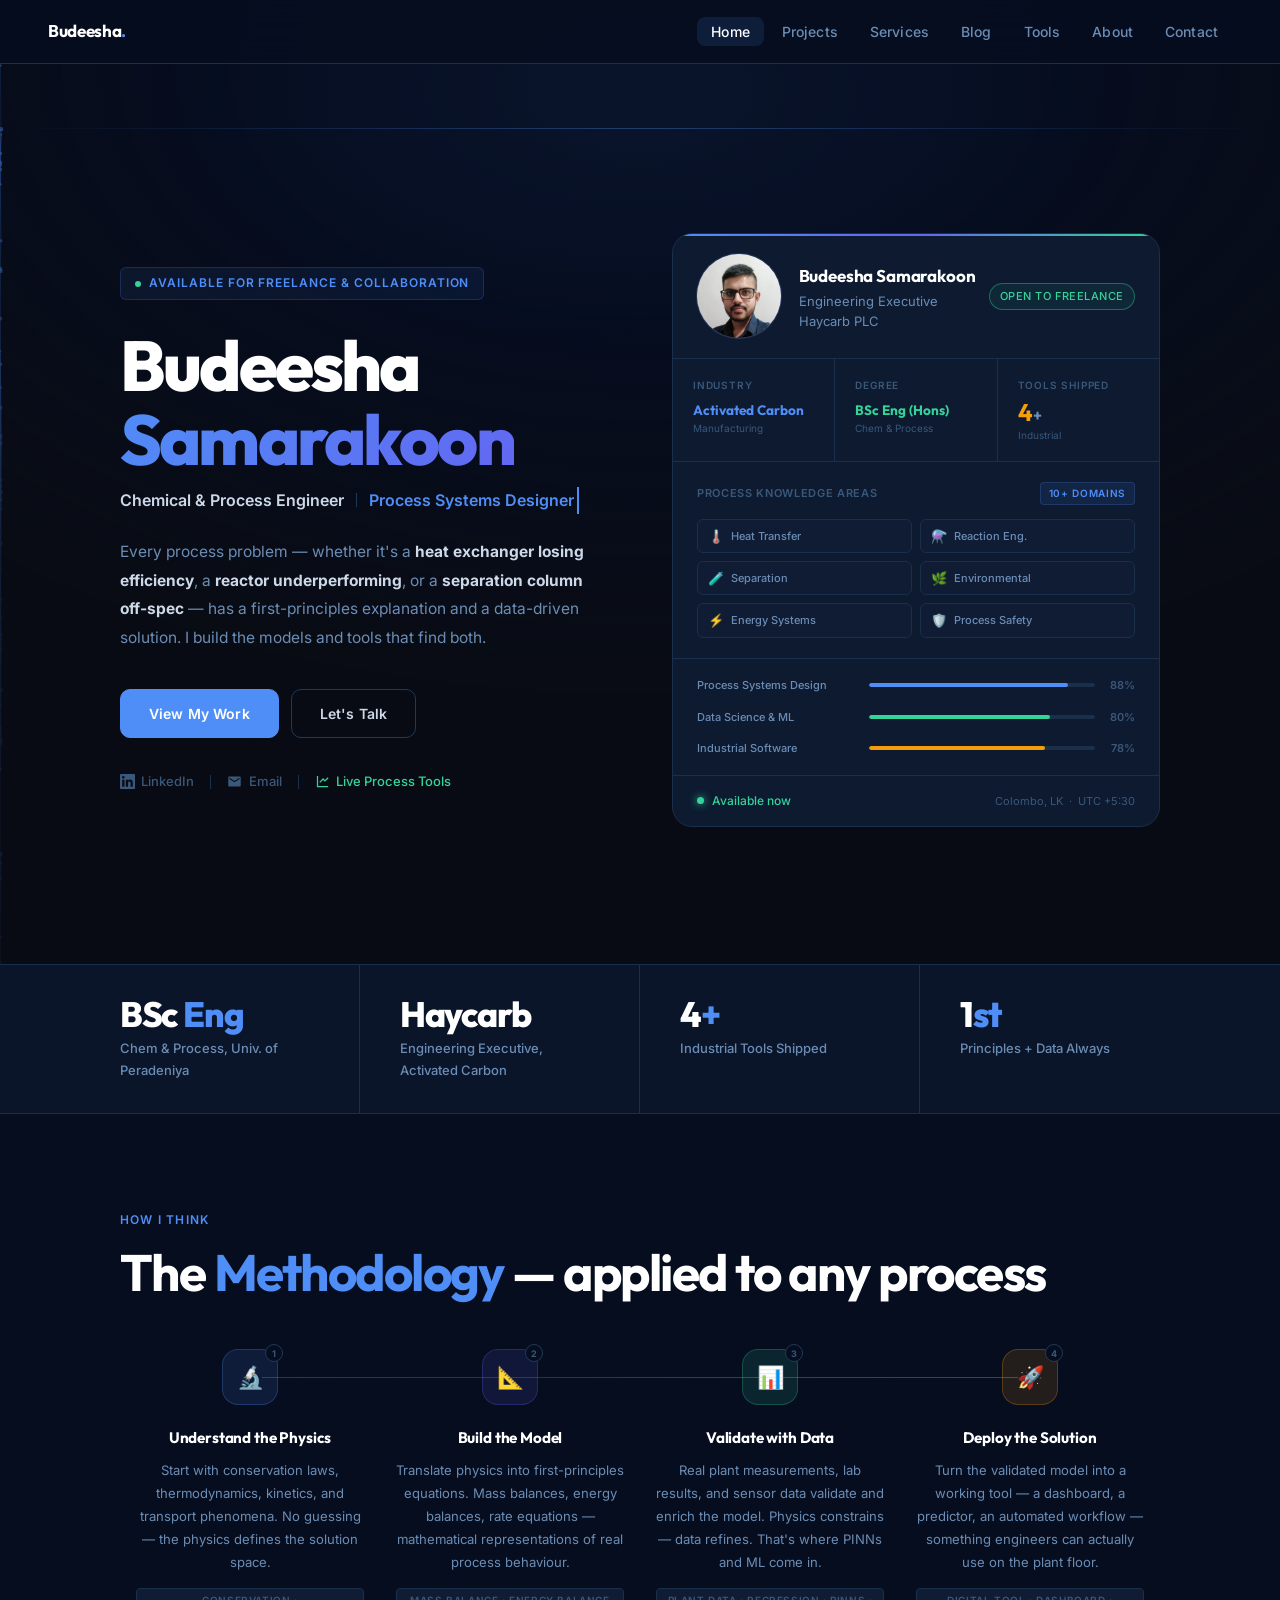
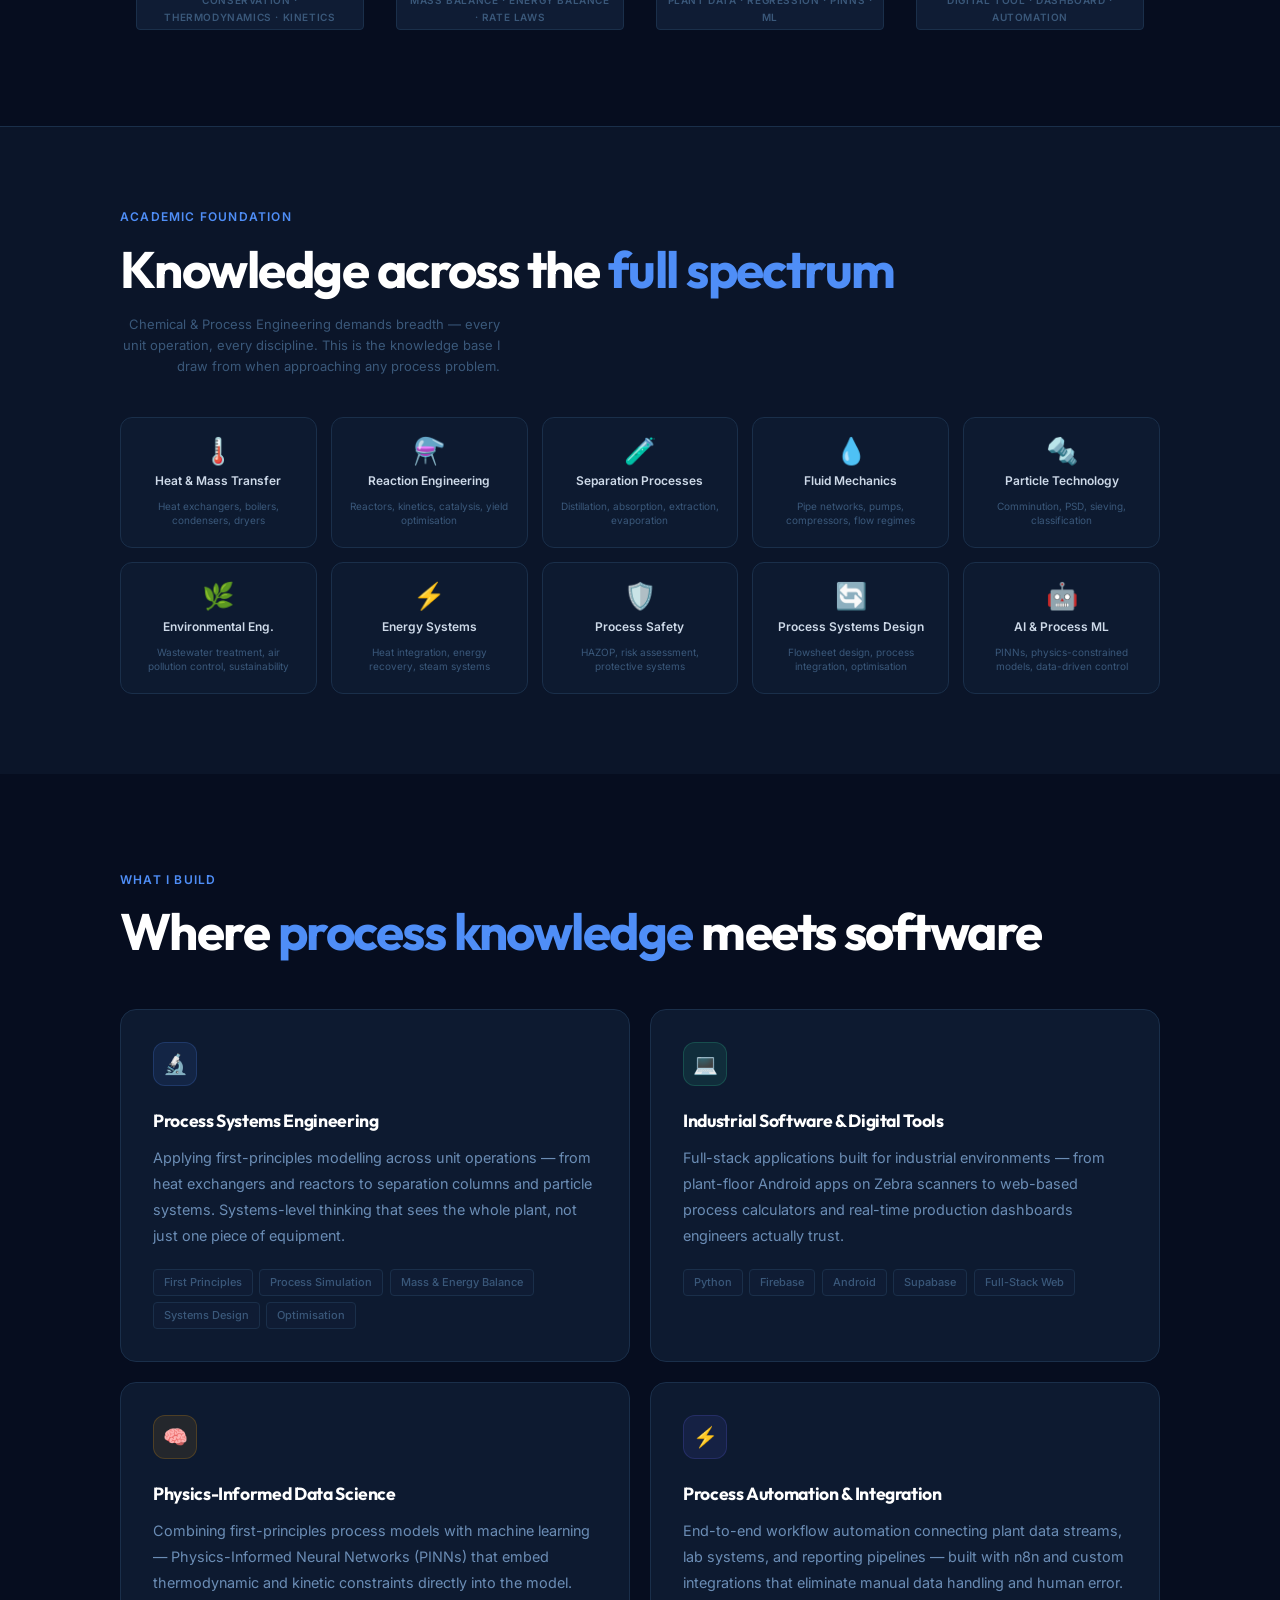
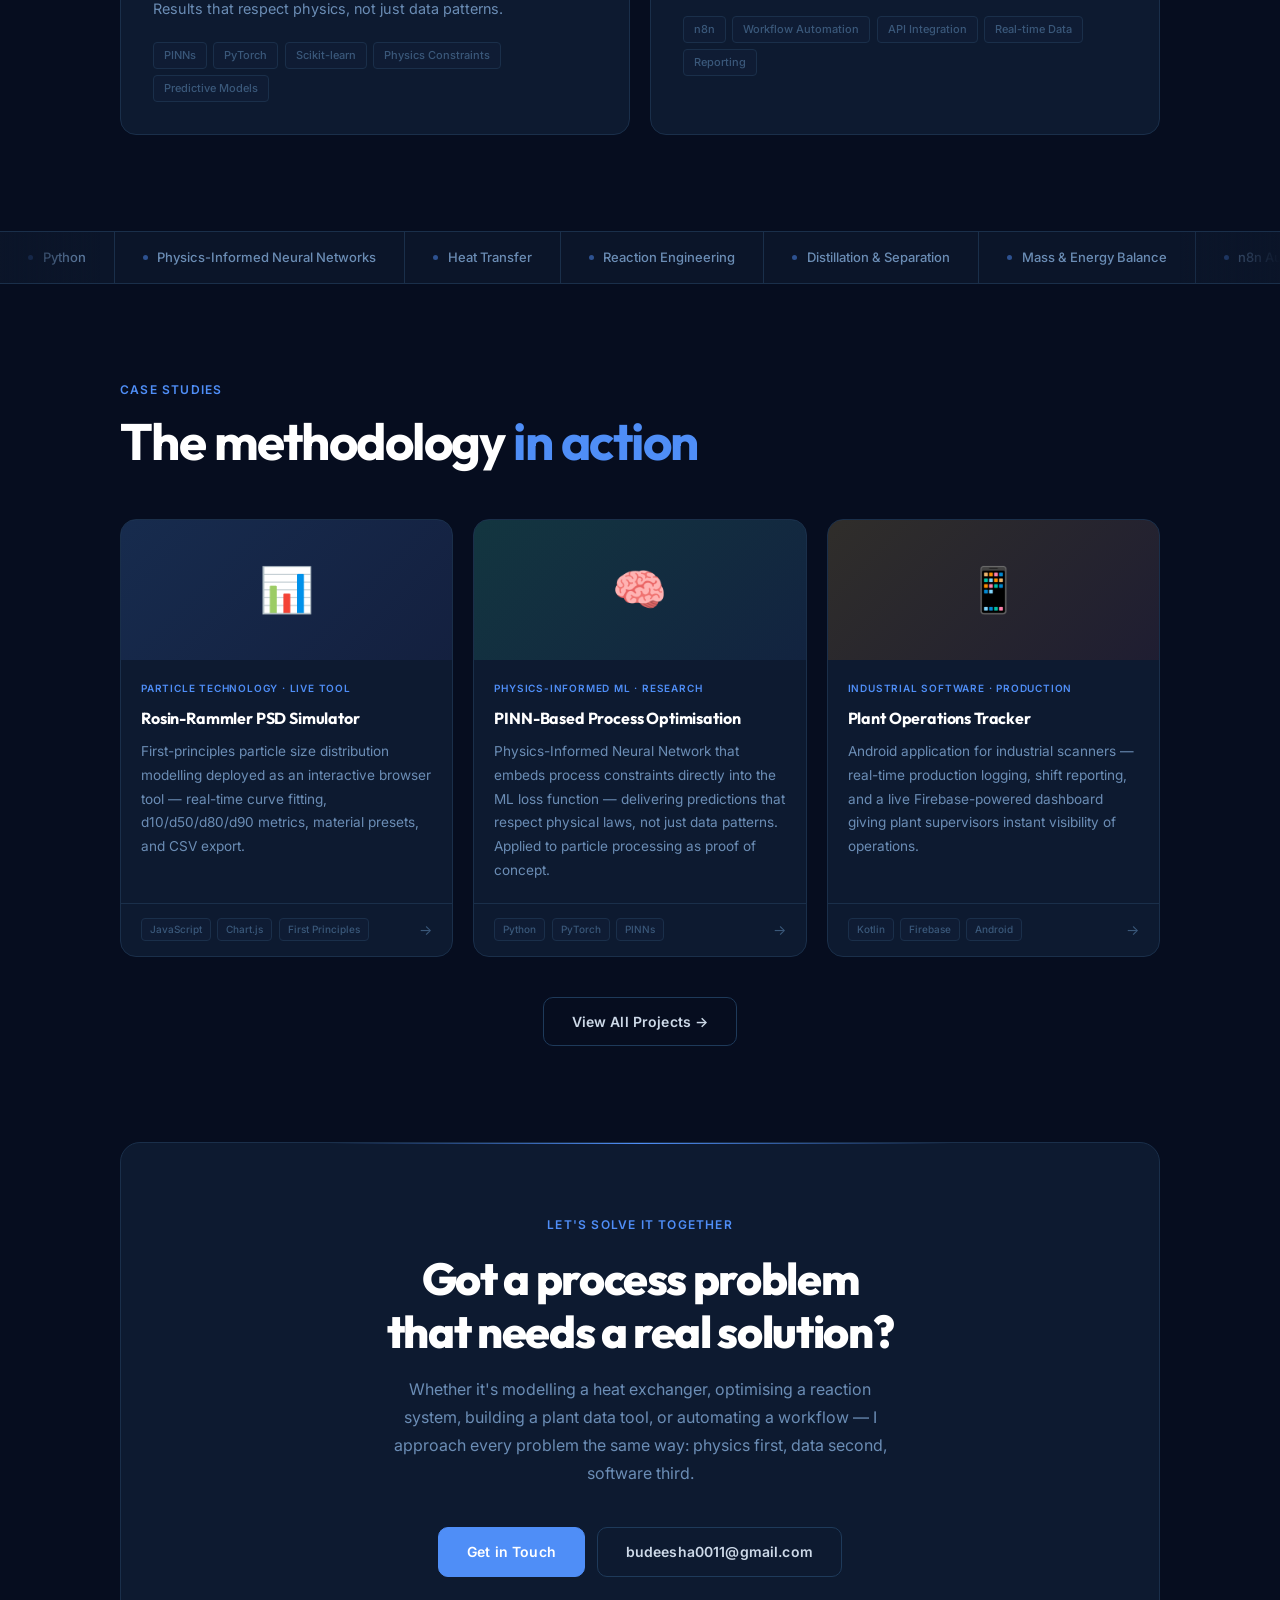
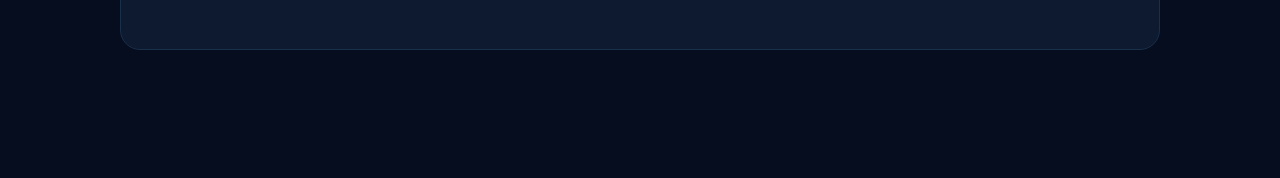
==== commit 9a16277d: "Add profile photo, Haycarb experience, education, and Reverse Attack game - Add circular profile pho" ====
--- a/index.html
+++ b/index.html
@@ -219,12 +219,13 @@
     .dash-profile {
       display: flex;
       align-items: center;
-      gap: 0.875rem;
+      gap: 1.1rem;
     }
 
     .dash-avatar {
-      width: 44px; height: 44px;
-      border-radius: 12px;
+      width: 84px; height: 84px;
+      border-radius: 50%;
+      box-shadow: 0 0 0 1px rgba(255,255,255,0.12);
       background: linear-gradient(135deg, var(--accent), #6366f1);
       display: flex;
       align-items: center;
@@ -234,19 +235,27 @@
       font-weight: 800;
       color: #fff;
       flex-shrink: 0;
+      overflow: hidden;
+    }
+
+    .dash-avatar img {
+      width: 100%; height: 100%;
+      object-fit: cover;
+      display: block;
     }
 
     .dash-name {
       font-family: var(--heading);
-      font-size: 14px;
+      font-size: 17px;
       font-weight: 700;
       color: #fff;
       letter-spacing: -0.01em;
     }
 
     .dash-title-sm {
-      font-size: 11px;
-      color: var(--text3);
+      font-size: 13px;
+      line-height: 1.5;
+      color: var(--text2);
       margin-top: 2px;
     }
 
@@ -971,11 +980,17 @@
     }
 
     @media (max-width: 600px) {
-      .creds-inner     { grid-template-columns: 1fr 1fr; }
+      .creds-inner     { grid-template-columns: repeat(2, minmax(0, 1fr)); }
+      .cred-item       { padding: 1.5rem 1.25rem; }
+      .cred-value      { font-size: 1.7rem; }
       .cta-banner      { padding: 3rem 1.75rem; }
       .hero-social     { flex-wrap: wrap; gap: 0.6rem; }
       .approach-flow   { grid-template-columns: 1fr; }
       .knowledge-grid  { grid-template-columns: repeat(2, 1fr); }
+      .dash-header     { flex-wrap: wrap; gap: 0.9rem; }
+      .dash-avatar     { width: 72px; height: 72px; }
+      .dash-stats      { grid-template-columns: 1fr 1fr; }
+      .dash-stat:last-child { grid-column: span 2; }
     }
   </style>
 </head>
@@ -1059,30 +1074,30 @@
 
           <div class="dash-header">
             <div class="dash-profile">
-              <div class="dash-avatar">BS</div>
+              <div class="dash-avatar"><img src="images/profile.jpg" alt="Budeesha Samarakoon" width="84" height="84"></div>
               <div>
                 <div class="dash-name">Budeesha Samarakoon</div>
-                <div class="dash-title-sm">Chemical &amp; Process Systems Engineer</div>
+                <div class="dash-title-sm">Engineering Executive<br>Haycarb PLC</div>
               </div>
             </div>
-            <span class="tag green">Open to Work</span>
+            <span class="tag green" style="white-space:nowrap">Open to Freelance</span>
           </div>
 
           <div class="dash-stats">
             <div class="dash-stat">
-              <div class="ds-label">Experience</div>
-              <div class="ds-value blue">~11<span style="font-size:.85rem;font-weight:500;color:var(--text2)"> mo</span></div>
-              <div class="ds-sub">Industrial</div>
+              <div class="ds-label">Industry</div>
+              <div class="ds-value blue" style="font-size:.85rem;padding-top:4px">Activated Carbon</div>
+              <div class="ds-sub">Manufacturing</div>
             </div>
             <div class="dash-stat">
-              <div class="ds-label">Domains</div>
-              <div class="ds-value green">10<span style="font-size:1rem;color:var(--text2)">+</span></div>
-              <div class="ds-sub">Process Areas</div>
+              <div class="ds-label">Degree</div>
+              <div class="ds-value green" style="font-size:.85rem;padding-top:4px">BSc Eng (Hons)</div>
+              <div class="ds-sub">Chem &amp; Process</div>
             </div>
             <div class="dash-stat">
-              <div class="ds-label">Status</div>
-              <div class="ds-value amber" style="font-size:.85rem;padding-top:4px">Employed</div>
-              <div class="ds-sub">Open to Freelance</div>
+              <div class="ds-label">Tools Shipped</div>
+              <div class="ds-value amber">4<span style="font-size:1rem;color:var(--text2)">+</span></div>
+              <div class="ds-sub">Industrial</div>
             </div>
           </div>
 
@@ -1141,12 +1156,12 @@
   <div class="creds">
     <div class="creds-inner">
       <div class="cred-item">
-        <div class="cred-value">~11<span>mo</span></div>
-        <div class="cred-label">Industrial Experience</div>
+        <div class="cred-value">BSc<span>&nbsp;Eng</span></div>
+        <div class="cred-label">Chem &amp; Process, Univ. of Peradeniya</div>
       </div>
       <div class="cred-item">
-        <div class="cred-value">10<span>+</span></div>
-        <div class="cred-label">Process Engineering Domains</div>
+        <div class="cred-value">Haycarb<span></span></div>
+        <div class="cred-label">Engineering Executive, Activated Carbon</div>
       </div>
       <div class="cred-item">
         <div class="cred-value">4<span>+</span></div>
